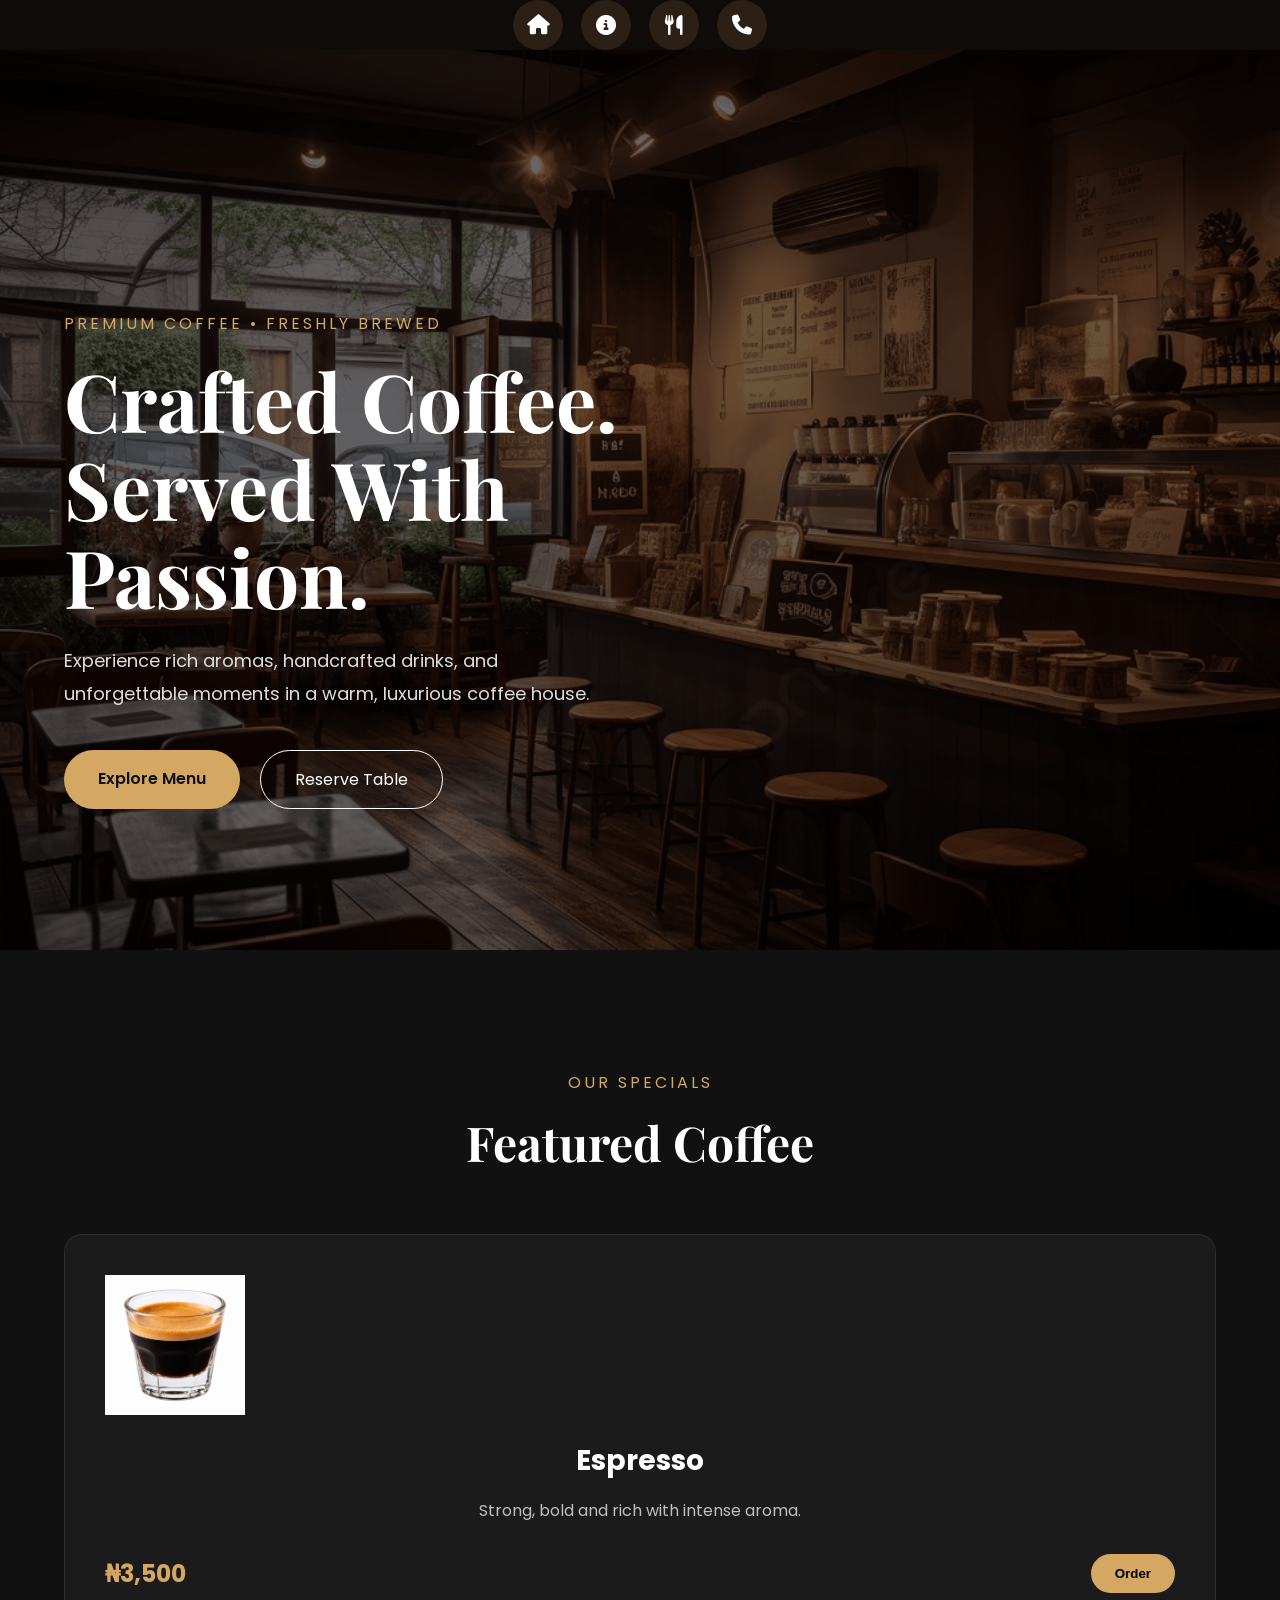
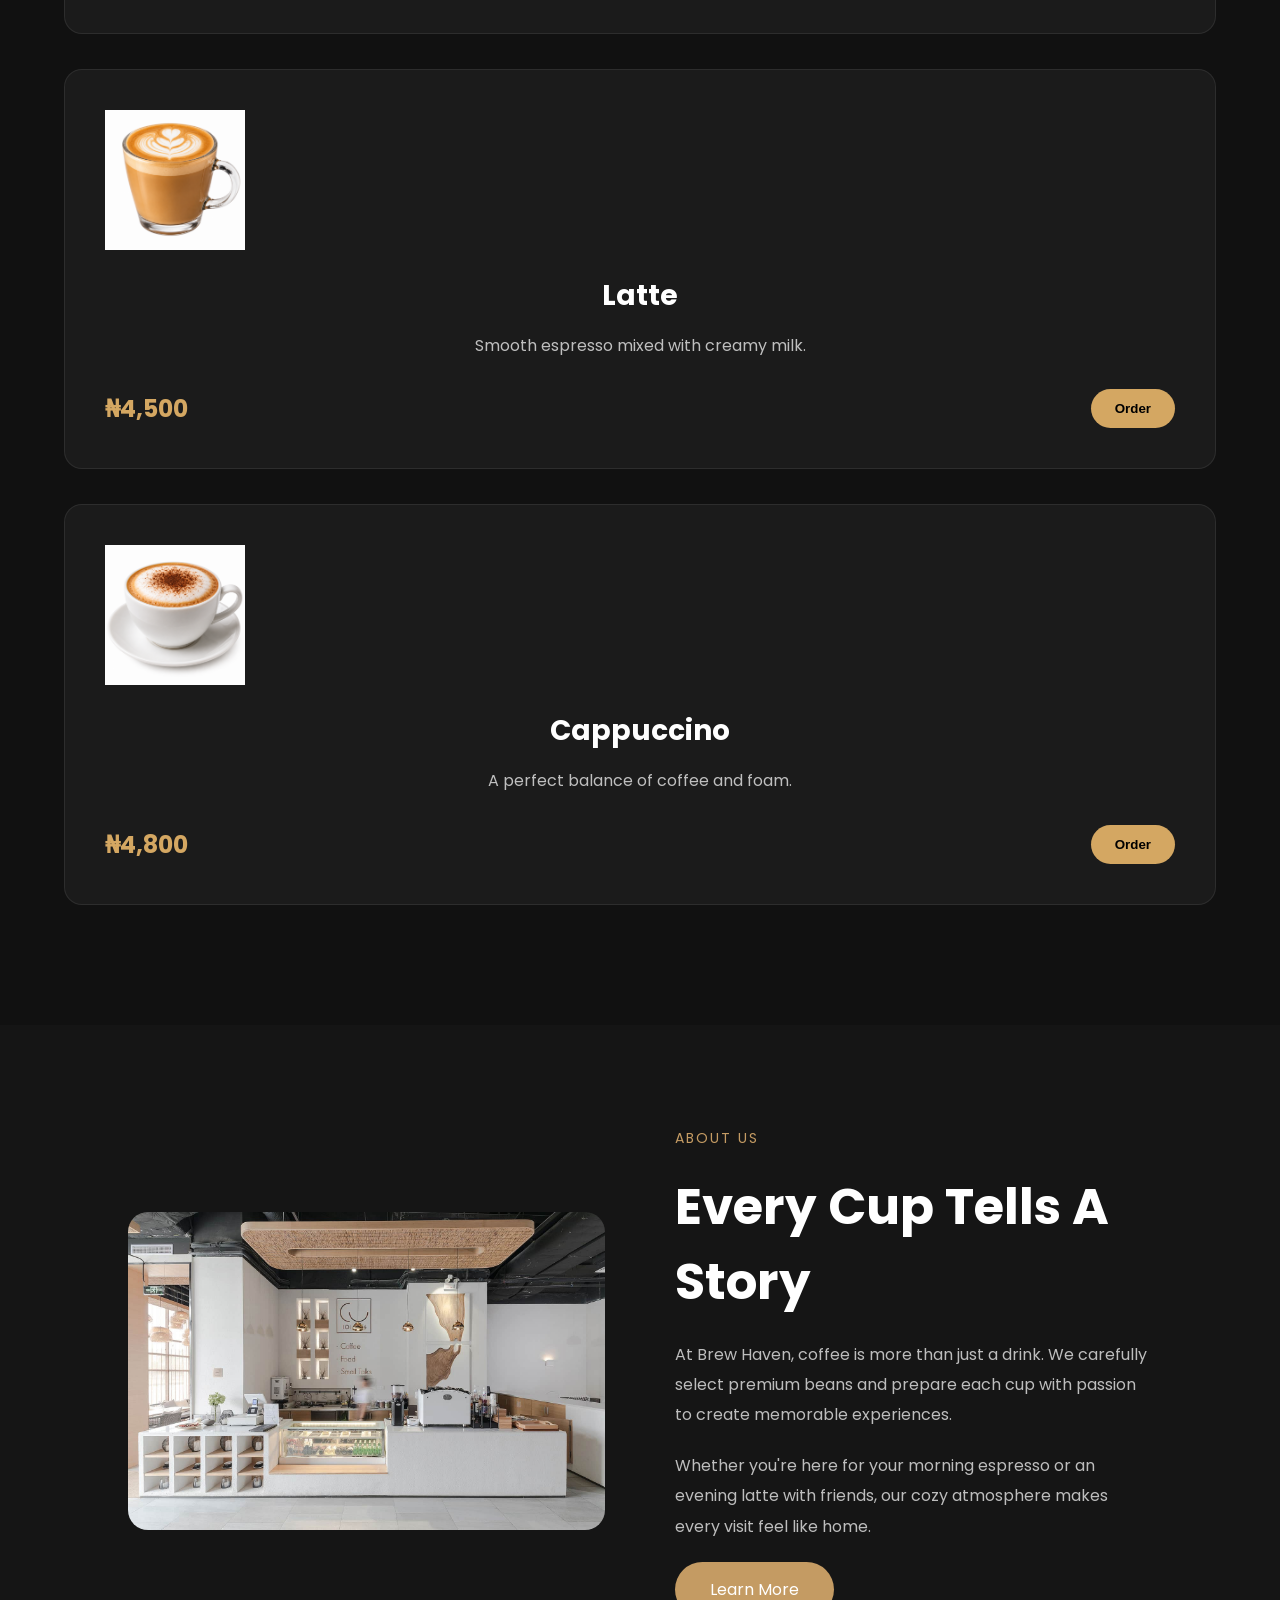
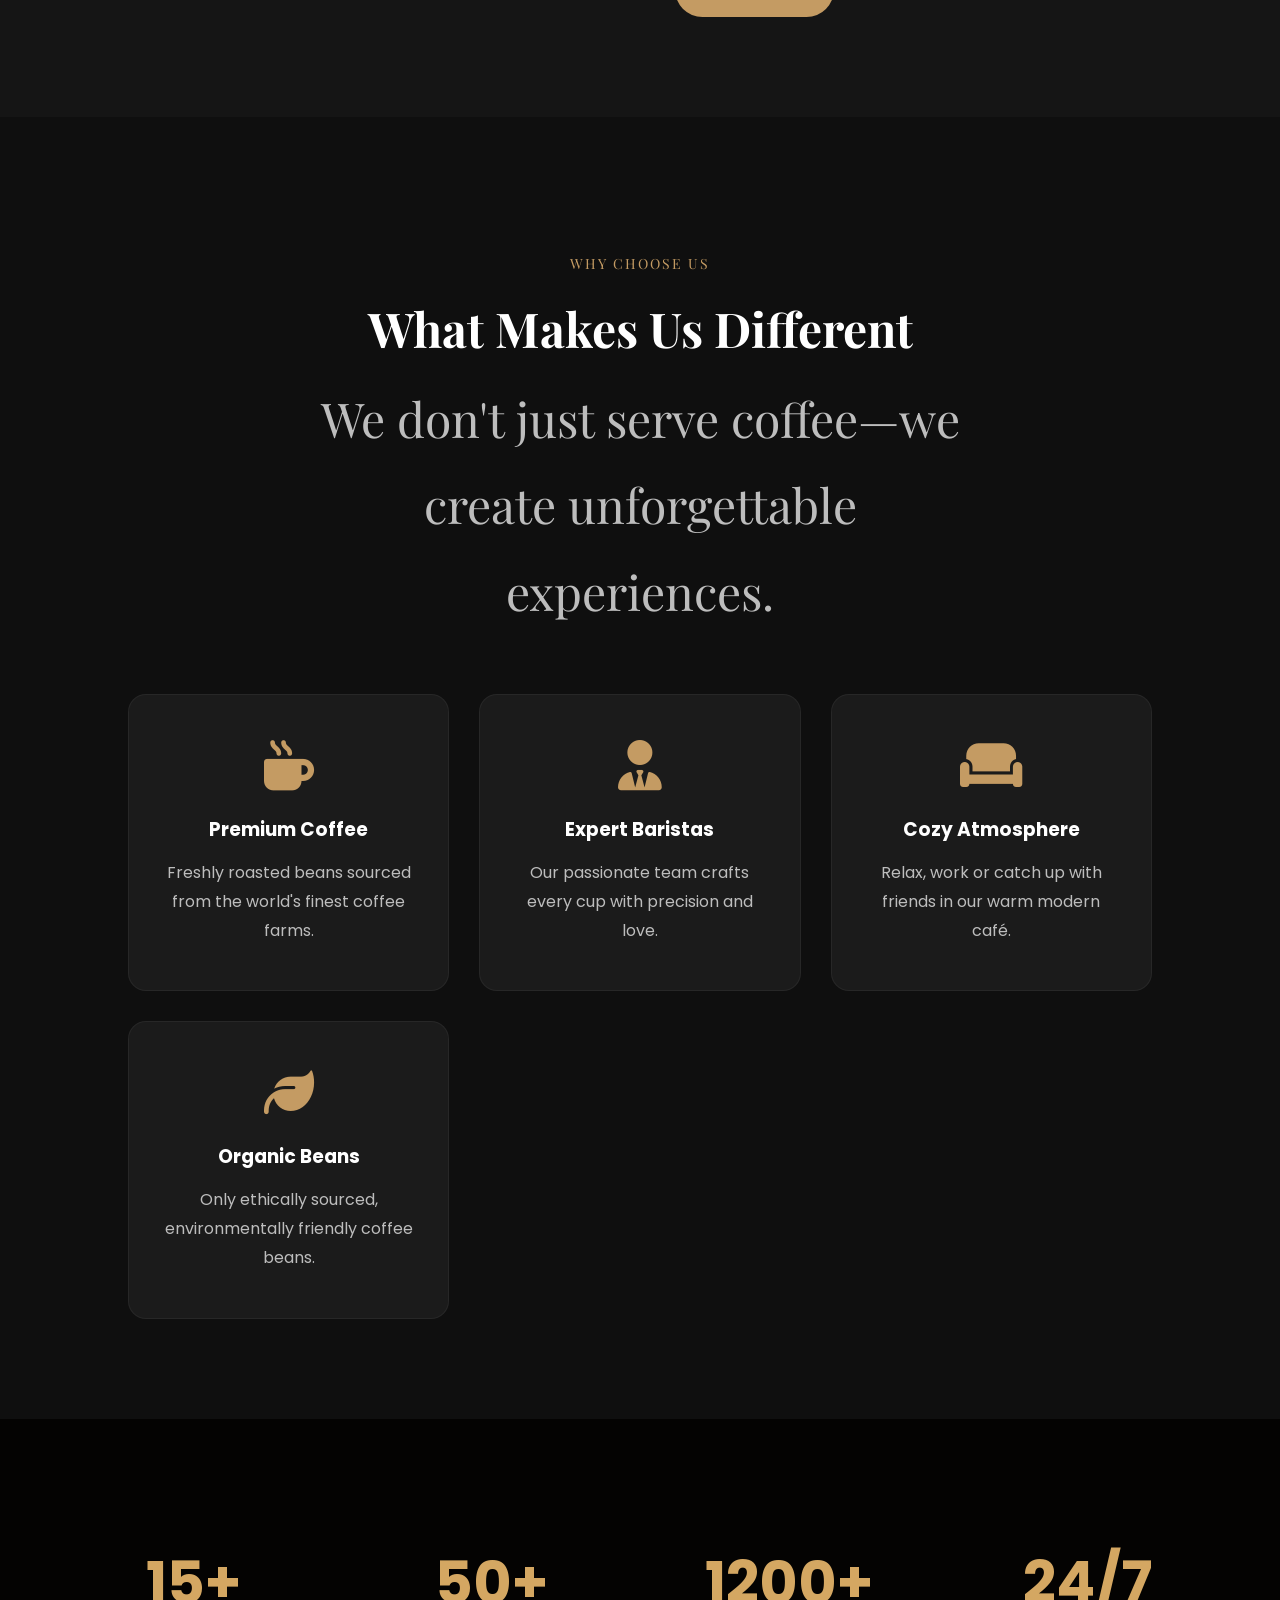
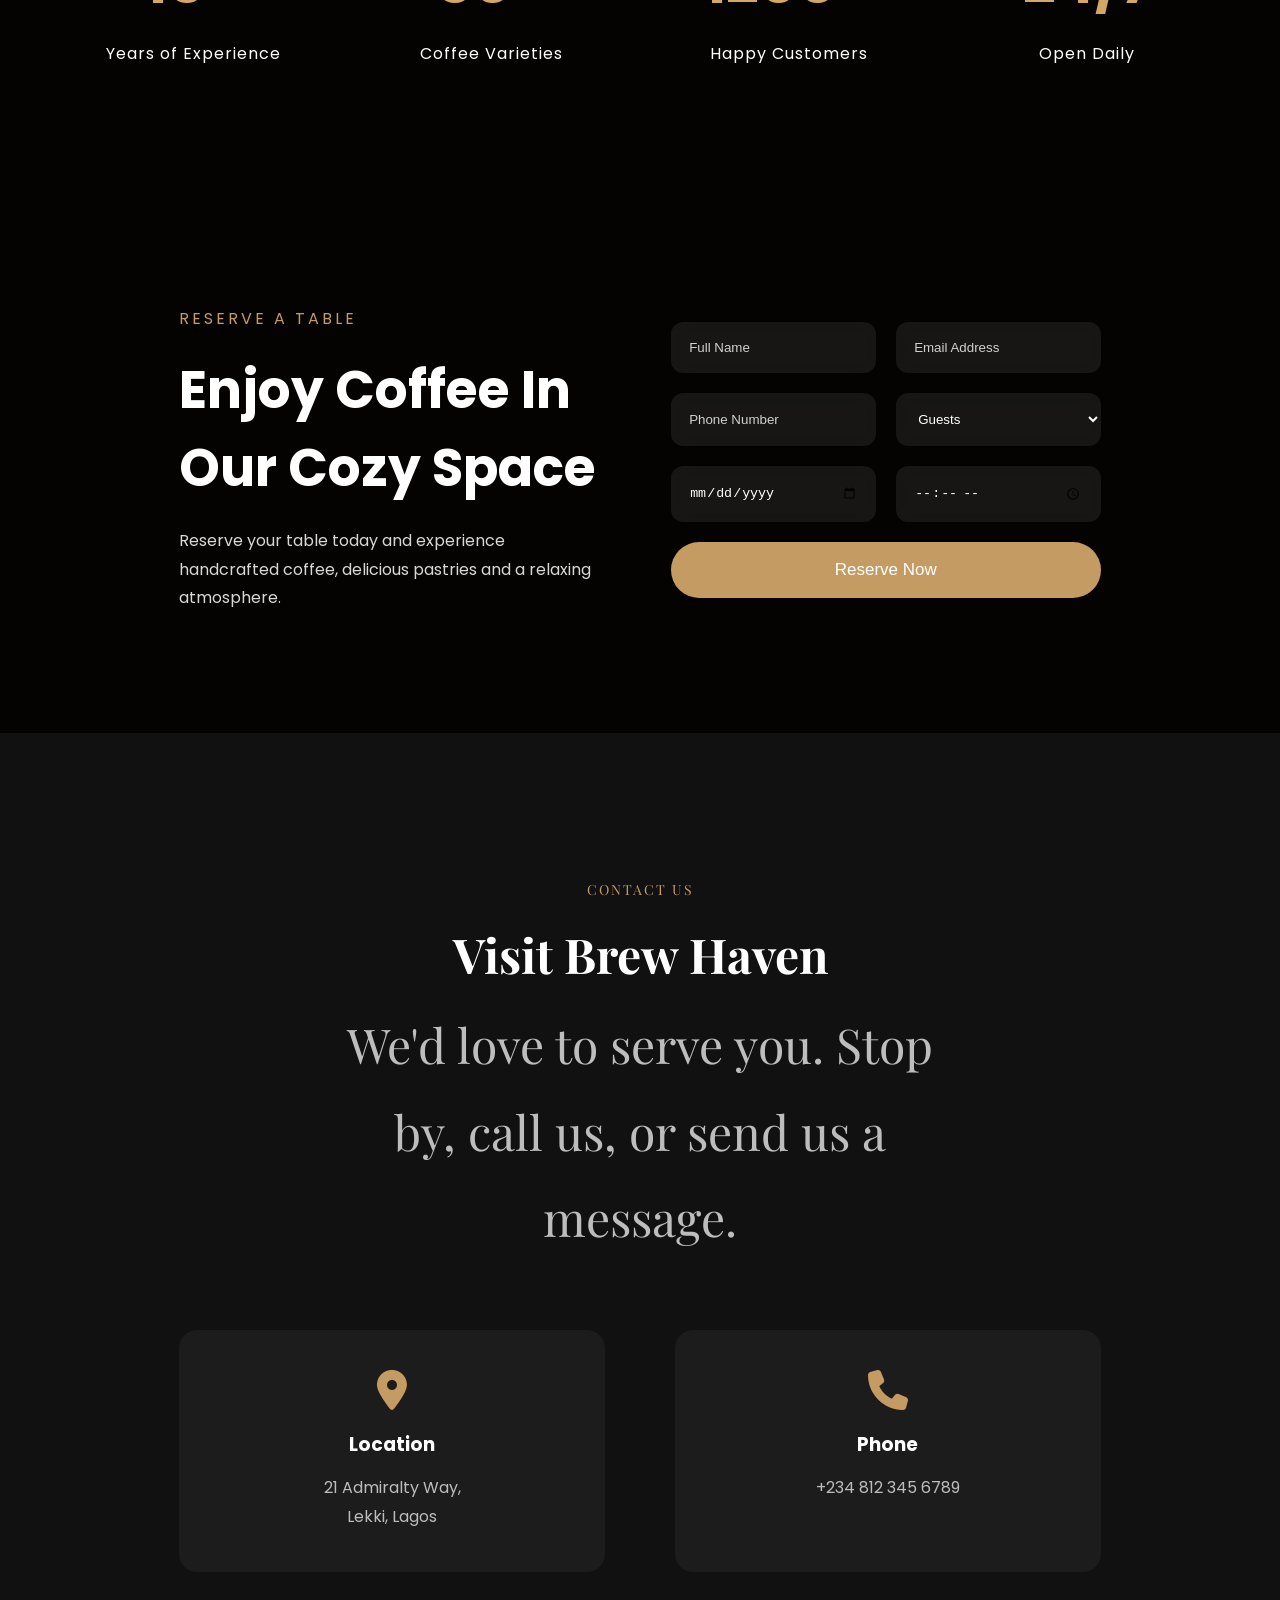
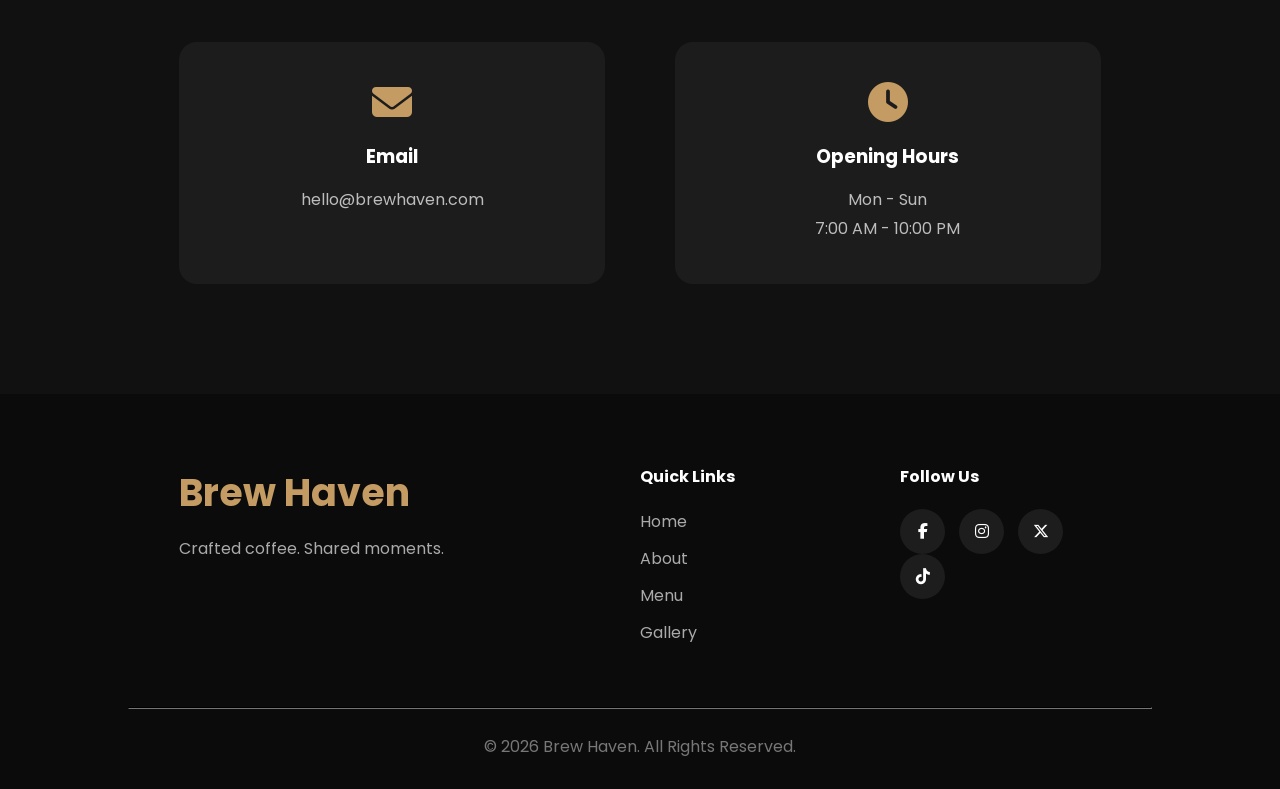
==== index.html @ 2b3e3fbc "first Brew Haven website" ====
<!DOCTYPE html>
<html lang="en">

<head>

    <meta charset="UTF-8">

    <meta name="viewport" content="width=device-width, initial-scale=1.0">

    <title>Brew Haven | Coffee Restaurant</title>

    <!-- Google Fonts -->
    <link rel="preconnect" href="https://fonts.googleapis.com">

    <link rel="preconnect" href="https://fonts.gstatic.com" crossorigin>

    <link
        href="https://fonts.googleapis.com/css2?family=Playfair+Display:wght@600;700&family=Poppins:wght@300;400;500;600&display=swap"
        rel="stylesheet">

    <!-- Font Awesome -->

    <link rel="stylesheet" href="https://cdnjs.cloudflare.com/ajax/libs/font-awesome/6.6.0/css/all.min.css">

    <link rel="stylesheet" href="style.css">

</head>

<body>

    <!-- Navbar -->
    <nav class="navbar">


        <div class="nav-icons">

            <a href="index.html" class="nav-icon" data-title="Home">

                <i class="fas fa-house"></i>

            </a>

            <a href="about.html" class="nav-icon" data-title="About">

                <i class="fas fa-circle-info"></i>

            </a>

            <a href="menu.html" class="nav-icon" data-title="Menu">

                <i class="fas fa-utensils"></i>

            </a>

            <a href="contact.html" class="nav-icon" data-title="Contact">

                <i class="fas fa-phone"></i>

            </a>

        </div>

    </nav>


    <!-- Hero -->
    <section class="hero">

        <div class="hero-overlay"></div>

        <div class="container hero-content">

            <p class="hero-subtitle">
                Premium Coffee • Freshly Brewed
            </p>

            <h1>
                Crafted Coffee.<br>
                Served With Passion.
            </h1>

            <p class="hero-text">
                Experience rich aromas, handcrafted drinks, and
                unforgettable moments in a warm, luxurious coffee house.
            </p>

            <div class="hero-buttons">

                <a href="menu.html" class="btn-primary">
                    Explore Menu
                </a>

                <a href="contact.html" class="btn-secondary">
                    Reserve Table
                </a>

            </div>

        </div>

    </section>
    <!-- ================= FEATURED MENU ================= -->

    <section class="featured-menu">

        <div class="container">

            <p class="section-subtitle">
                Our Specials
            </p>

            <h2 class="section-title">
                Featured Coffee
            </h2>

            <div class="menu-grid">

                <!-- Card 1 -->
                <div class="menu-card">

                    <img src="images/images-espresso.png" alt="Espresso">

                    <h3>Espresso</h3>

                    <p>
                        Strong, bold and rich with intense aroma.
                    </p>

                    <div class="price-row">
                        <span>₦3,500</span>
                        <button>Order</button>
                    </div>

                </div>

                <!-- Card 2 -->

                <div class="menu-card">

                    <img src="images/images-latte.png" alt="Latte">

                    <h3>Latte</h3>

                    <p>
                        Smooth espresso mixed with creamy milk.
                    </p>

                    <div class="price-row">
                        <span>₦4,500</span>
                        <button>Order</button>
                    </div>

                </div>

                <!-- Card 3 -->

                <div class="menu-card">

                    <img src="images/images-cappuccino.png" alt="Cappuccino">

                    <h3>Cappuccino</h3>

                    <p>
                        A perfect balance of coffee and foam.
                    </p>

                    <div class="price-row">
                        <span>₦4,800</span>
                        <button>Order</button>
                    </div>

                </div>

            </div>

        </div>

    </section>
    <section class="about" id="about">
        <div class="about-image">
            <img src="images/images-about-coffe.jpg" alt="Coffee Shop">
        </div>

        <div class="about-content">
            <span>ABOUT US</span>

            <h2>Every Cup Tells A Story</h2>

            <p>
                At Brew Haven, coffee is more than just a drink.
                We carefully select premium beans and prepare each
                cup with passion to create memorable experiences.
            </p>

            <p>
                Whether you're here for your morning espresso or an
                evening latte with friends, our cozy atmosphere makes
                every visit feel like home.
            </p>

            <a href="#" class="btn">Learn More</a>
        </div>
    </section>
    <section class="features">

        <div class="section-title">
            <span>WHY CHOOSE US</span>
            <h2>What Makes Us Different</h2>
            <p>We don't just serve coffee—we create unforgettable experiences.</p>
        </div>

        <div class="feature-container">

            <div class="feature-box">
                <i class="fas fa-mug-hot"></i>
                <h3>Premium Coffee</h3>
                <p>Freshly roasted beans sourced from the world's finest coffee farms.</p>
            </div>

            <div class="feature-box">
                <i class="fas fa-user-tie"></i>
                <h3>Expert Baristas</h3>
                <p>Our passionate team crafts every cup with precision and love.</p>
            </div>

            <div class="feature-box">
                <i class="fas fa-couch"></i>
                <h3>Cozy Atmosphere</h3>
                <p>Relax, work or catch up with friends in our warm modern café.</p>
            </div>

            <div class="feature-box">
                <i class="fas fa-leaf"></i>
                <h3>Organic Beans</h3>
                <p>Only ethically sourced, environmentally friendly coffee beans.</p>
            </div>

        </div>

    </section>
    <section class="stats">

        <div class="stats-overlay"></div>

        <div class="container stats-container">

            <div class="stat-box">

                <h2 class="counter" data-target="15">15+</h2>

                <p>Years of Experience</p>

            </div>

            <div class="stat-box">

                <h2 class="counter" data-target="40">50+</h2>

                <p>Coffee Varieties</p>

            </div>

            <div class="stat-box">

                <h2 class="counter" data-target="1200">1200+</h2>

                <p>Happy Customers</p>

            </div>

            <div class="stat-box">

                <h2>24/7</h2>

                <p>Open Daily</p>

            </div>

        </div>

    </section>
    <section class="reservation">

        <div class="reservation-overlay"></div>

        <div class="container reservation-container">

            <div class="reservation-text">

                <span>RESERVE A TABLE</span>

                <h2>Enjoy Coffee In Our Cozy Space</h2>

                <p>
                    Reserve your table today and experience handcrafted
                    coffee, delicious pastries and a relaxing atmosphere.
                </p>

            </div>

            <form class="reservation-form">

                <input type="text" placeholder="Full Name" required>

                <input type="email" placeholder="Email Address" required>

                <input type="tel" placeholder="Phone Number" required>

                <select required>

                    <option selected disabled>Guests</option>

                    <option>1 Person</option>

                    <option>2 People</option>

                    <option>3 People</option>

                    <option>4+ People</option>

                </select>

                <input type="date" required>

                <input type="time" required>

                <button type="submit">
                    Reserve Now
                </button>

            </form>

        </div>

    </section>

    <section class="contact">

        <div class="container">

            <div class="section-title">

                <span>CONTACT US</span>

                <h2>Visit Brew Haven</h2>

                <p>
                    We'd love to serve you. Stop by, call us, or send us a message.
                </p>

            </div>

            <div class="contact-grid">

                <div class="contact-card">

                    <i class="fas fa-map-marker-alt"></i>

                    <h3>Location</h3>

                    <p>21 Admiralty Way,<br>Lekki, Lagos</p>

                </div>

                <div class="contact-card">

                    <i class="fas fa-phone"></i>

                    <h3>Phone</h3>

                    <p>+234 812 345 6789</p>

                </div>

                <div class="contact-card">

                    <i class="fas fa-envelope"></i>

                    <h3>Email</h3>

                    <p>hello@brewhaven.com</p>

                </div>

                <div class="contact-card">

                    <i class="fas fa-clock"></i>

                    <h3>Opening Hours</h3>

                    <p>Mon - Sun<br>7:00 AM - 10:00 PM</p>

                </div>

            </div>

        </div>

    </section>
    <!-- Footer -->
    <footer class="footer">

        <div class="container footer-content">

            <div class="footer-logo">

                <h2>Brew Haven</h2>

                <p>
                    Crafted coffee. Shared moments.
                </p>

            </div>

            <div class="footer-links">

                <h4>Quick Links</h4>

                <a href="#">Home</a>

                <a href="#">About</a>

                <a href="#">Menu</a>

                <a href="#">Gallery</a>

            </div>

            <div class="footer-social">

                <h4>Follow Us</h4>

                <a href="#"><i class="fab fa-facebook-f"></i></a>

                <a href="#"><i class="fab fa-instagram"></i></a>

                <a href="#"><i class="fab fa-x-twitter"></i></a>

                <a href="#"><i class="fab fa-tiktok"></i></a>

            </div>

        </div>

        <hr>

        <p class="copyright">
            © 2026 Brew Haven. All Rights Reserved.
        </p>

    </footer>


    <script src="js/script.js"></script>

</body>

</html>
---- style.css ----
/* RESET */

*{
    margin:0;
    padding:0;
    box-sizing:border-box;
}

html{
    scroll-behavior:smooth;
}
::selection{

    background:#c49b63;

    color:#111;

}

::-webkit-scrollbar{

    width:10px;

}

::-webkit-scrollbar-track{

    background:#111;

}

::-webkit-scrollbar-thumb{

    background:#c49b63;

    border-radius:20px;

}
body{

    font-family:'Poppins',sans-serif;

    background:#0f0b08;

    color:#fff;

    overflow-x:hidden;
}

img{

    max-width:100%;
    display:block;
}

a{

    color:inherit;
    text-decoration:none;
}

ul{

    list-style:none;
}

.container{

    width:90%;
    max-width:1250px;
    margin:auto;
}
html{
    scroll-behavior: smooth;
}
```css
/* ===========================
        NAVIGATION
=========================== */

.navbar{

    display:flex;
    justify-content:center;
    align-items:center;
    padding:20px 0;
    position:relative;

}

.logo{

    position:absolute;
    left:40px;
    font-size:28px;
    font-weight:700;

}

.nav-icons{

    display:flex;
    align-items:center;
    justify-content:center;
    gap:18px;

}

.nav-icon{

    width:50px;
    height:50px;

    display:flex;
    justify-content:center;
    align-items:center;

    border-radius:50%;

    background:#2c2016;

    color:#fff;

    position:relative;

    transition:.35s ease;

}

.nav-icon:hover{

    background:#c58a4b;

    transform:translateY(-5px);

}

.nav-icon i{

    font-size:20px;

}

.nav-icon::after{

    content:attr(data-title);

    position:absolute;

    top:60px;

    left:50%;

    transform:translateX(-50%);

    background:#111;

    color:#fff;

    padding:6px 12px;

    border-radius:20px;

    font-size:13px;

    white-space:nowrap;

    opacity:0;

    transition:.3s;

}

.nav-icon:hover::after{

    opacity:1;

}

/* Mobile */

@media(max-width:768px){

    .logo{

        position:static;

        margin-bottom:15px;

    }

    .navbar{

        flex-direction:column;

        gap:18px;

    }

    .nav-icons{

        justify-content:center;
        flex-wrap:wrap;

    }

}

/* HERO */

.hero{

    height:100vh;

    background:url("./images/images-hero-bg.jpg") center/cover no-repeat;

    position:relative;

    display:flex;

    align-items:center;

    padding-top: 120px;

}

.hero-overlay{

    position:absolute;

    inset:0;

    background:rgba(0,0,0,.58);

}

.hero-content{

    position:relative;

    z-index:2;

}

.hero-subtitle{

    color:#D4A762;

    text-transform:uppercase;

    letter-spacing:3px;

    margin-bottom:20px;

}

.hero h1{

    font-family:'Playfair Display',serif;

    font-size:5rem;

    line-height:1.1;

    max-width:700px;

    margin-bottom:25px;

}

.hero-text{

    color:#ddd;

    font-size:18px;

    max-width:560px;

    line-height:1.8;

    margin-bottom:40px;

}
.hero-buttons{

    display:flex;

    gap:20px;

}

.btn-primary{

    background:#D4A762;

    color:#111;

    padding:16px 34px;

    border-radius:40px;

    font-weight:600;

    transition:.35s;

}

.btn-primary:hover{

    transform:translateY(-4px);

}

.btn-secondary{

    border:1px solid #fff;

    padding:16px 34px;

    border-radius:40px;

    transition:.35s;

}

.btn-secondary:hover{

    background:white;

    color:#111;

}
/* FEATURED MENU */

.featured-menu{

    padding:120px 0;

    background:#111;

}

.section-subtitle{

    color:#D4A762;

    text-align:center;

    text-transform:uppercase;

    letter-spacing:3px;

    margin-bottom:15px;

}

.section-title{

    font-size:48px;

    text-align:center;

    margin-bottom:70px;

    font-family:'Playfair Display',serif;

}

.menu-grid{

    display:grid;

    grid-template-columns:repeat(3,1fr);

    gap:35px;

}

.menu-card{

    background:#1b1b1b;

    padding:40px;

    border-radius:18px;

    text-align:center;

    transition:.35s;

    border:1px solid rgba(255,255,255,.08);

}

.menu-card:hover{

    transform:translateY(-12px);

    box-shadow:0 20px 45px rgba(212,167,98,.25);

}

.menu-card img{

    width:140px;

    height:140px;

    object-fit:contain;

    margin-bottom:25px;

}

.menu-card h3{

    font-size:28px;

    margin-bottom:15px;

}

.menu-card p{

    color:#bfbfbf;

    line-height:1.7;

    margin-bottom:30px;

}

.price-row{

    display:flex;

    justify-content:space-between;

    align-items:center;

}

.price-row span{

    color:#D4A762;

    font-size:24px;

    font-weight:700;

}

.price-row button{

    background:#D4A762;

    border:none;

    padding:12px 24px;

    border-radius:30px;

    cursor:pointer;

    font-weight:600;

    transition:.3s;

}

.price-row button:hover{

    background:white;

}
.about{
    display:flex;
    justify-content:space-between;
    align-items:center;
    gap:70px;
    padding:100px 10%;
    background:#151515;
}

.about-image{
    flex:1;
}

.about-image img{
    width:100%;
    border-radius:20px;
    display:block;
}

.about-content{
    flex:1;
}

.about-content span{
    color:#c49b63;
    letter-spacing:2px;
    font-size:14px;
}

.about-content h2{
    font-size:50px;
    margin:20px 0;
    color:#fff;
}

.about-content p{
    color:#bdbdbd;
    line-height:1.9;
    margin-bottom:20px;
}

.about-content .btn{
    display:inline-block;
    padding:15px 35px;
    background:#c49b63;
    color:#fff;
    text-decoration:none;
    border-radius:50px;
    transition:.3s;
}

.about-content .btn:hover{
    background:#fff;
    color:#111;
}
.features{
    padding:100px 10%;
    background:#0f0f0f;
}

.section-title{
    text-align:center;
    margin-bottom:60px;
}

.section-title span{
    color:#c49b63;
    letter-spacing:2px;
    font-size:14px;
}

.section-title h2{
    color:#fff;
    font-size:48px;
    margin:15px 0;
}

.section-title p{
    color:#bdbdbd;
    max-width:650px;
    margin:auto;
    line-height:1.8;
}

.feature-container{
    display:grid;
    grid-template-columns:repeat(auto-fit,minmax(250px,1fr));
    gap:30px;
}

.feature-box{
    background:#1b1b1b;
    border-radius:18px;
    padding:45px 30px;
    text-align:center;
    transition:.35s;
    border:1px solid rgba(255,255,255,.05);
}

.feature-box:hover{
    transform:translateY(-12px);
    border-color:#c49b63;
    box-shadow:0 0 30px rgba(196,155,99,.3);
}

.feature-box i{
    font-size:50px;
    color:#c49b63;
    margin-bottom:25px;
}

.feature-box h3{
    color:#fff;
    margin-bottom:15px;
}

.feature-box p{
    color:#bdbdbd;
    line-height:1.8;
}
/* STATISTICS*/

.stats{

    position:relative;

    padding:120px 0;

    background:url("./images/images-stats-bg.jpg") center/cover fixed;

}

.stats-overlay{

    position:absolute;

    inset:0;

    background:rgba(0,0,0,.72);

}

.stats-container{

    position:relative;

    z-index:2;

    display:grid;

    grid-template-columns:repeat(4,1fr);

    gap:40px;

    text-align:center;

}

.stat-box h2{

    color:#D4A762;

    font-size:58px;

    margin-bottom:15px;

}

.stat-box p{

    color:white;

    letter-spacing:1px;

}
/*==========================
      RESERVATION
==========================*/

.reservation{

    position:relative;

    padding:120px 10%;

    background:url("./images/image-reservation-bg.jpg") center/cover fixed;

}

.reservation-overlay{

    position:absolute;

    inset:0;

    background:rgba(0,0,0,.75);

}

.reservation-container{

    position:relative;

    z-index:2;

    display:grid;

    grid-template-columns:1fr 1fr;

    gap:70px;

    align-items:center;

}

.reservation-text span{

    color:#c49b63;

    letter-spacing:3px;

}

.reservation-text h2{

    color:white;

    font-size:52px;

    margin:20px 0;

}

.reservation-text p{

    color:#d8d8d8;

    line-height:1.8;

}

.reservation-form{

    display:grid;

    grid-template-columns:repeat(2,1fr);

    gap:20px;

}

.reservation-form input,

.reservation-form select{

    padding:18px;

    border:none;

    outline:none;

    background:rgba(255,255,255,.08);

    color:white;

    border-radius:12px;

    backdrop-filter:blur(10px);

}

.reservation-form input::placeholder{

    color:#d0d0d0;

}

.reservation-form button{

    grid-column:span 2;

    padding:18px;

    background:#c49b63;

    border:none;

    color:white;

    border-radius:50px;

    cursor:pointer;

    font-size:17px;

    transition:.3s;

}

.reservation-form button:hover{

    background:white;

    color:#111;

}
/*==========================
        CONTACT
==========================*/

.contact{

    padding:110px 10%;

    background:#111;

}

.contact-grid{

    display:grid;

    grid-template-columns:repeat(4,1fr);

    gap:25px;

    margin-top:70px;

}

.contact-card{

    background:#1c1c1c;

    padding:40px 30px;

    border-radius:18px;

    text-align:center;

    transition:.35s;

}

.contact-card:hover{

    transform:translateY(-10px);

    box-shadow:0 15px 35px rgba(196,155,99,.2);

}

.contact-card i{

    color:#c49b63;

    font-size:40px;

    margin-bottom:20px;

}

.contact-card h3{

    color:white;

    margin-bottom:15px;

}

.contact-card p{

    color:#bdbdbd;

    line-height:1.8;

}
/*==========================
        FOOTER
==========================*/

.footer{

    background:#0b0b0b;

    padding:70px 10% 30px;

}

.footer-content{

    display:grid;

    grid-template-columns:2fr 1fr 1fr;

    gap:60px;

}

.footer-logo h2{

    color:#c49b63;

    font-size:38px;

}

.footer-logo p{

    color:#aaa;

    margin-top:15px;

}

.footer-links{

    display:flex;

    flex-direction:column;

}

.footer-links h4,

.footer-social h4{

    margin-bottom:20px;

    color:white;

}

.footer-links a{

    color:#aaa;

    margin-bottom:12px;

    transition:.3s;

}

.footer-links a:hover{

    color:#c49b63;

}

.footer-social a{

    display:inline-flex;

    justify-content:center;

    align-items:center;

    width:45px;

    height:45px;

    border-radius:50%;

    background:#1d1d1d;

    margin-right:10px;

    transition:.3s;

}

.footer-social a:hover{

    background:#c49b63;

    color:#111;

}

.footer hr{

    margin:50px 0 25px;

    border-color:#222;

}

.copyright{

    text-align:center;

    color:#777;

}
/* ===== ABOUT HERO ===== */

.page-hero{
    position: relative;
    height: 70vh;
    background: url("images/images-about-coffe.jpg") center/cover no-repeat;
    display:flex;
    align-items:center;
    justify-content:center;
    text-align:center;
    overflow:hidden;
    padding-top: 120px;
}

.page-overlay{
    position:absolute;
    inset:0;
    background:rgba(0,0,0,.65);
}

.page-hero-content{
    position:relative;
    z-index:2;
    max-width:800px;
}

.section-tag{
    display:inline-block;
    color:#d4a373;
    border:1px solid rgba(212,163,115,.4);
    padding:10px 22px;
    border-radius:30px;
    margin-bottom:25px;
    letter-spacing:2px;
    text-transform:uppercase;
    font-size:.85rem;
}

.page-hero h1{
    font-size:4rem;
    margin-bottom:20px;
    color:#fff;
}

.page-hero p{
    color:#ddd;
    font-size:1.15rem;
    line-height:1.8;
}
/* ===== OUR STORY ===== */

.story{
    padding:120px 10%;
    background:#111;
}

.story-grid{
    display:grid;
    grid-template-columns: 1fr;
    gap:80px;
    align-items:center;
}

.story-image img{
    width:100%;
    border-radius:20px;
    display:block;
    box-shadow:0 20px 50px rgba(0,0,0,.45);
}

.story-content h2{
    font-size:3rem;
    color:#fff;
    margin:20px 0;
}

.story-content p{
    color:#bdbdbd;
    line-height:1.9;
    margin-bottom:25px;
}

.story-content .btn{
    margin-top:10px;
}
/*==========================
      WHY CHOOSE US
==========================*/

.why-choose{

    padding:120px 10%;
    background:#181818;

}

.section-heading{

    text-align:center;
    margin-bottom:70px;

}

.section-heading span{

    color:#c49b63;
    letter-spacing:3px;
    font-size:14px;
    text-transform:uppercase;

}

.section-heading h2{

    color:#fff;
    font-size:48px;
    margin:15px 0;

}

.section-heading p{

    color:#bdbdbd;
    max-width:650px;
    margin:auto;
    line-height:1.8;

}

.choose-grid{

    display:grid;
    grid-template-columns:repeat(2,1fr);
    gap:30px;

}

.choose-card{

    background:#222;
    padding:40px;
    border-radius:18px;
    transition:.35s;
    border:1px solid rgba(255,255,255,.06);
    grid-template-columns: 1fr;
}

.choose-card:hover{

    transform:translateY(-10px);
    border-color:#c49b63;
    box-shadow:0 15px 35px rgba(196,155,99,.25);

}

.choose-card i{

    font-size:42px;
    color:#c49b63;
    margin-bottom:20px;

}

.choose-card h3{

    color:white;
    margin-bottom:15px;

}

.choose-card p{

    color:#bdbdbd;
    line-height:1.8;

}
/*==========================
        ABOUT CTA
==========================*/

.about-cta{

    padding:120px 10%;
    text-align:center;
    background:linear-gradient(rgba(0,0,0,.75),rgba(0,0,0,.75)),
    url("images/image-reservation-bg.jpg") center/cover no-repeat;

}

.about-cta span{

    color:#c49b63;
    letter-spacing:3px;
    text-transform:uppercase;
    font-size:14px;

}

.about-cta h2{

    color:white;
    font-size:52px;
    margin:20px 0;

}

.about-cta p{

    color:#d0d0d0;
    max-width:700px;
    margin:0 auto 40px;
    line-height:1.9;

}

.cta-buttons{

    display:flex;
    justify-content:center;
    gap:20px;
    flex-wrap:wrap;

}
/*=========================
        MENU PAGE
=========================*/

.menu-page{

    padding:120px 10%;
    background:#111;

}

.menu-category{

    display:flex;
    justify-content:center;
    gap:20px;
    margin:60px 0;

}

.menu-category button{

    padding:15px 35px;
    border:none;
    border-radius:40px;
    background:#222;
    color:white;
    cursor:pointer;
    transition:.3s;

}

.menu-category button.active,

.menu-category button:hover{

    background:#c49b63;

}

.menu-grid{

    display:grid;
    grid-template-columns: 1fr;
    gap:35px;

}

.menu-item{

    display:flex;
    gap:20px;
    align-items:center;
    background:#1b1b1b;
    padding:25px;
    border-radius:20px;
    transition:.35s;

}

.menu-item:hover{

    transform:translateY(-8px);
    box-shadow:0 15px 35px rgba(196,155,99,.25);

}

.menu-item img{

    width:120px;
    height:120px;
    object-fit:cover;
    border-radius:15px;

}

.menu-info h3{

    color:white;
    margin-bottom:12px;

}

.menu-info p{

    color:#bdbdbd;
    line-height:1.7;

}

.menu-info span{

    display:block;
    color:#c49b63;
    font-size:22px;
    margin-top:15px;
    font-weight:bold;

}
/*==========================
      CONTACT PAGE
==========================*/

.contact-section{

    padding:120px 10%;

    background:#111;

}

.contact-grid{

    display:grid;

    grid-template-columns:1fr 1fr;

    gap:70px;

}

.contact-info h2{

    color:#fff;

    font-size:42px;

    margin-bottom:20px;

}

.contact-info p{

    color:#bdbdbd;

    line-height:1.8;

}

.contact-item{

    display:flex;

    gap:20px;

    margin-top:35px;

}

.contact-item i{

    width:60px;

    height:60px;

    border-radius:50%;

    background:#c49b63;

    color:#111;

    display:flex;

    justify-content:center;

    align-items:center;

    font-size:22px;

}

.contact-item h4{

    color:white;

    margin-bottom:8px;

}

.contact-form{

    display:flex;

    flex-direction:column;

    gap:20px;

}

.contact-form input,

.contact-form textarea{

    background:#1d1d1d;

    border:none;

    padding:18px;

    color:white;

    border-radius:12px;

    font-size:16px;

}

.contact-form textarea{

    resize:none;

}

.contact-form button{

    align-self:flex-start;

}
/*==========================
      OPENING HOURS
==========================*/

.opening-hours{

    padding:100px 10%;

    background:#181818;

}

.hours-card{

    max-width:700px;

    margin:60px auto 0;

    background:#222;

    border-radius:20px;

    padding:35px;

}

.day{

    display:flex;

    justify-content:space-between;

    padding:20px 0;

    border-bottom:1px solid rgba(255,255,255,.08);

    color:white;

}

.day:last-child{

    border-bottom:none;

}
/*==========================
        VISIT US
==========================*/

.visit-us{

    padding:120px 10%;

    text-align:center;

    background:#111;

}

.visit-us h2{

    color:white;

    font-size:48px;

    margin-bottom:25px;

}

.visit-us p{

    max-width:700px;

    margin:auto;

    color:#bdbdbd;

    line-height:1.9;

}

.visit-us .btn{

    margin-top:40px;

}

/* ==========================
   RESPONSIVE LAYOUT
========================== */

@media (max-width:992px){

    .menu-grid{
        grid-template-columns:repeat(2,1fr);
    }

    .story-grid,
    .contact-grid{
        grid-template-columns:1fr;
    }

}

@media (max-width:768px){

    .hero h1{
        font-size:42px;
    }

    .hero-buttons{
        flex-direction:column;
        width:100%;
    }

    .hero-buttons a{
        width:100%;
        text-align:center;
    }

    .menu-grid{
        grid-template-columns:1fr;
    }

    .footer-content{
        grid-template-columns:1fr;
        text-align:center;
    }

    .contact-grid{
        grid-template-columns:1fr;
    }

}

@media (max-width:480px){

    .hero h1{
        font-size:32px;
    }

    .section-title{
        font-size:34px;
    }

    .container{
        width:92%;
    }

}
.reservation-message{

    display:none;

    margin-top:20px;

    padding:15px;

    border-radius:10px;

    background:#1f8f4d;

    color:#fff;

    text-align:center;

    font-weight:600;

}

.reservation-message.show{

    display:block;

}
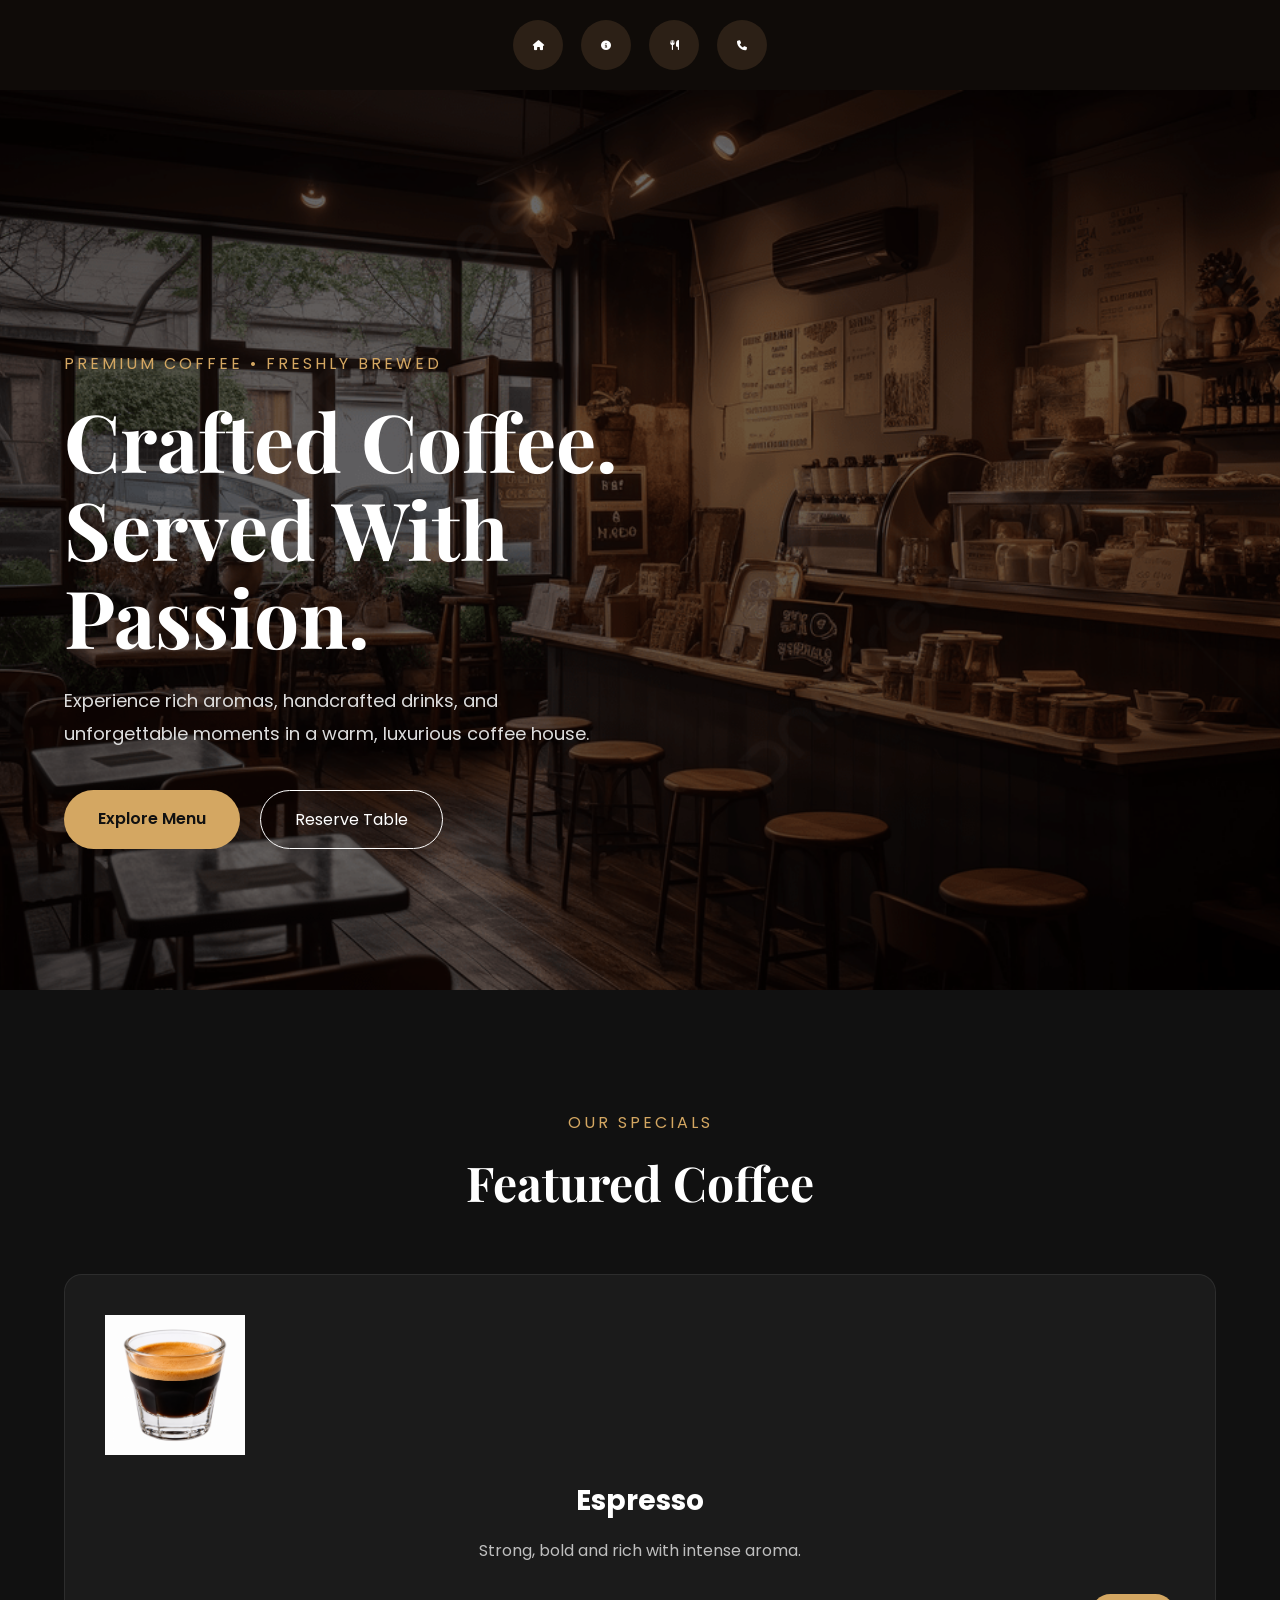
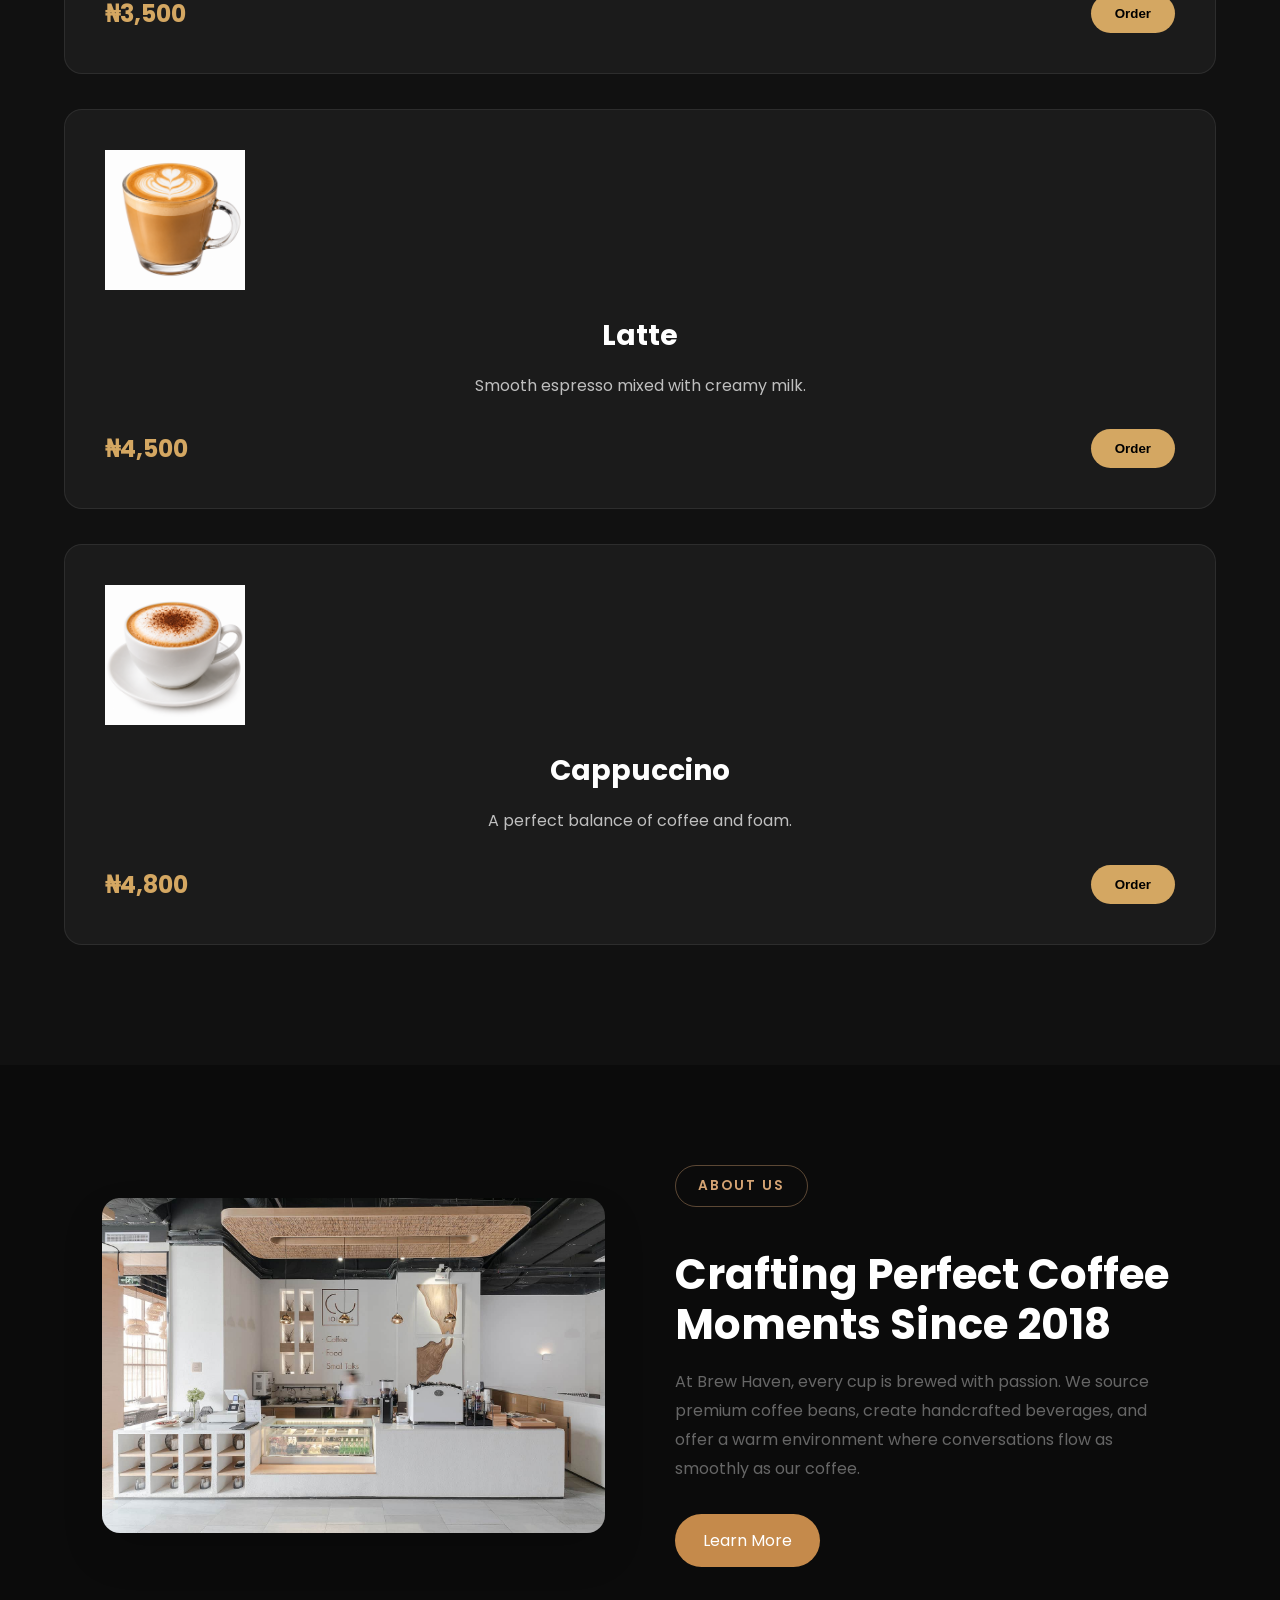
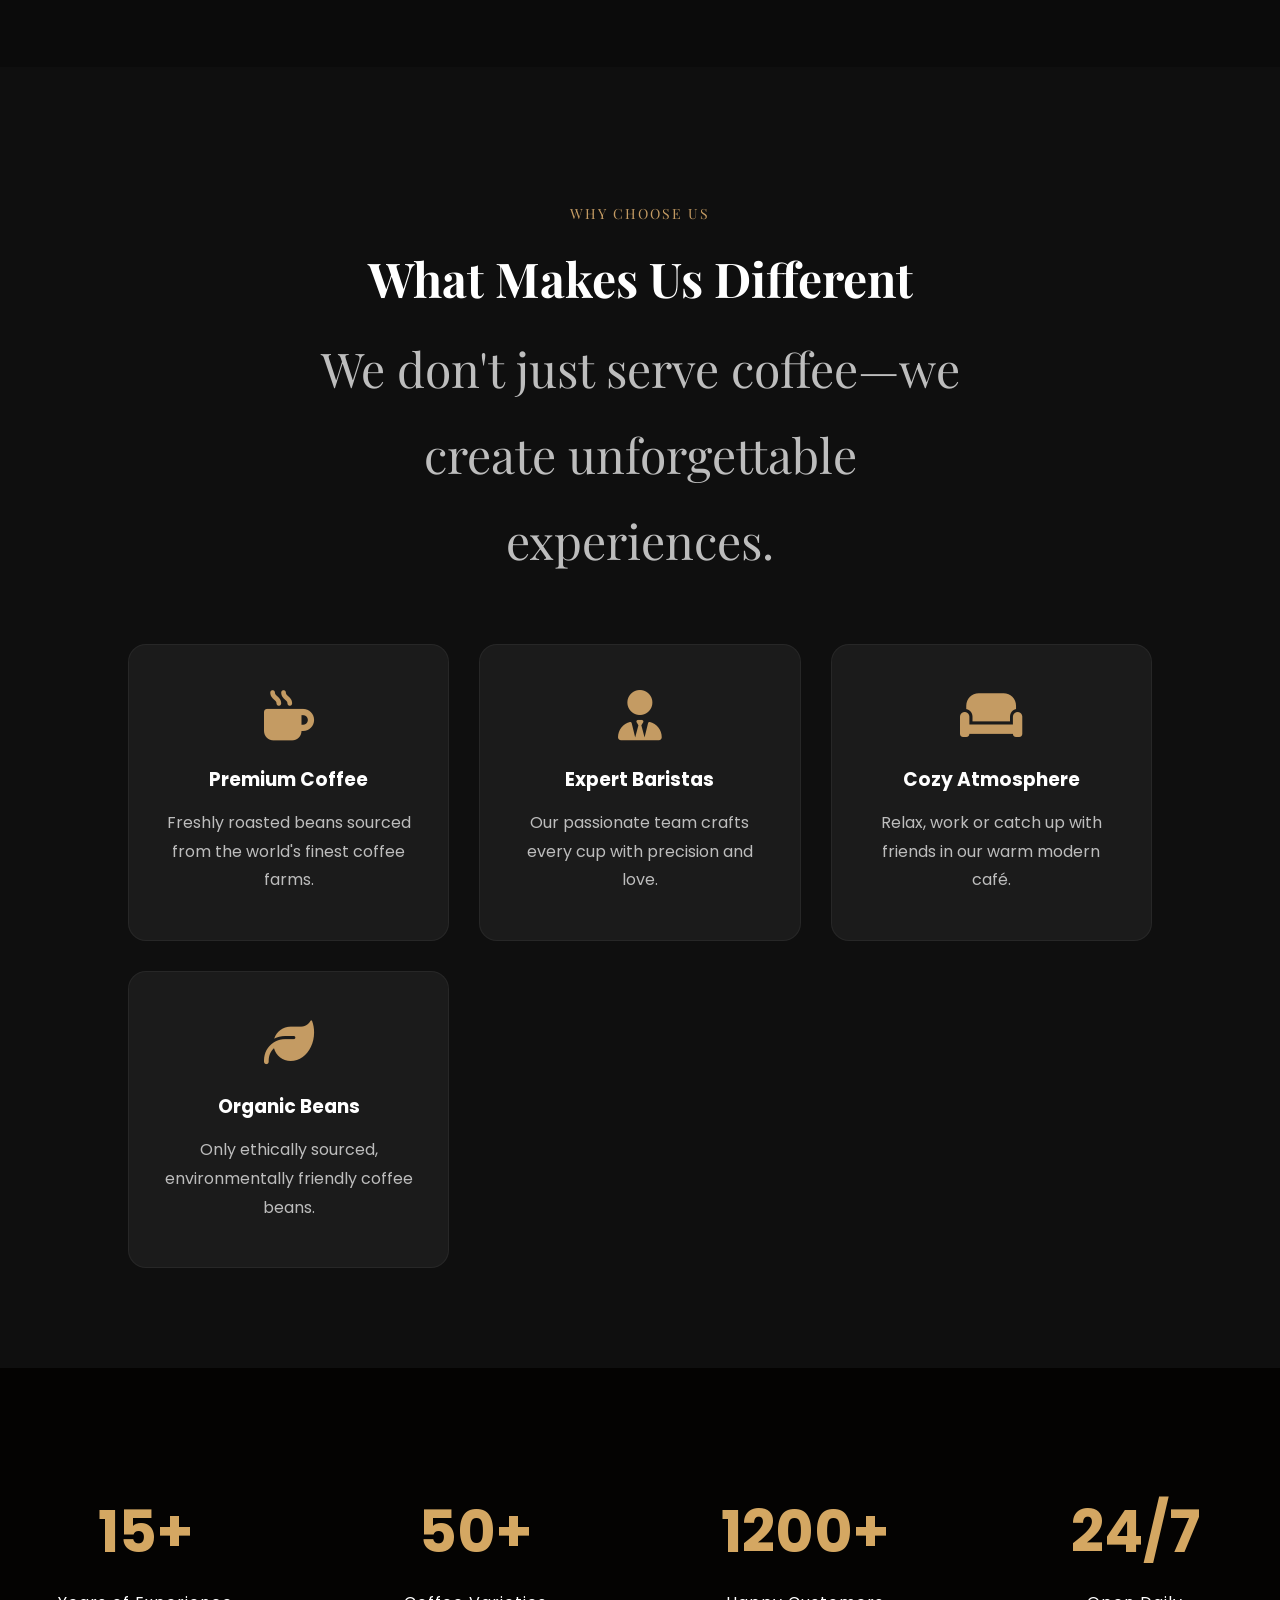
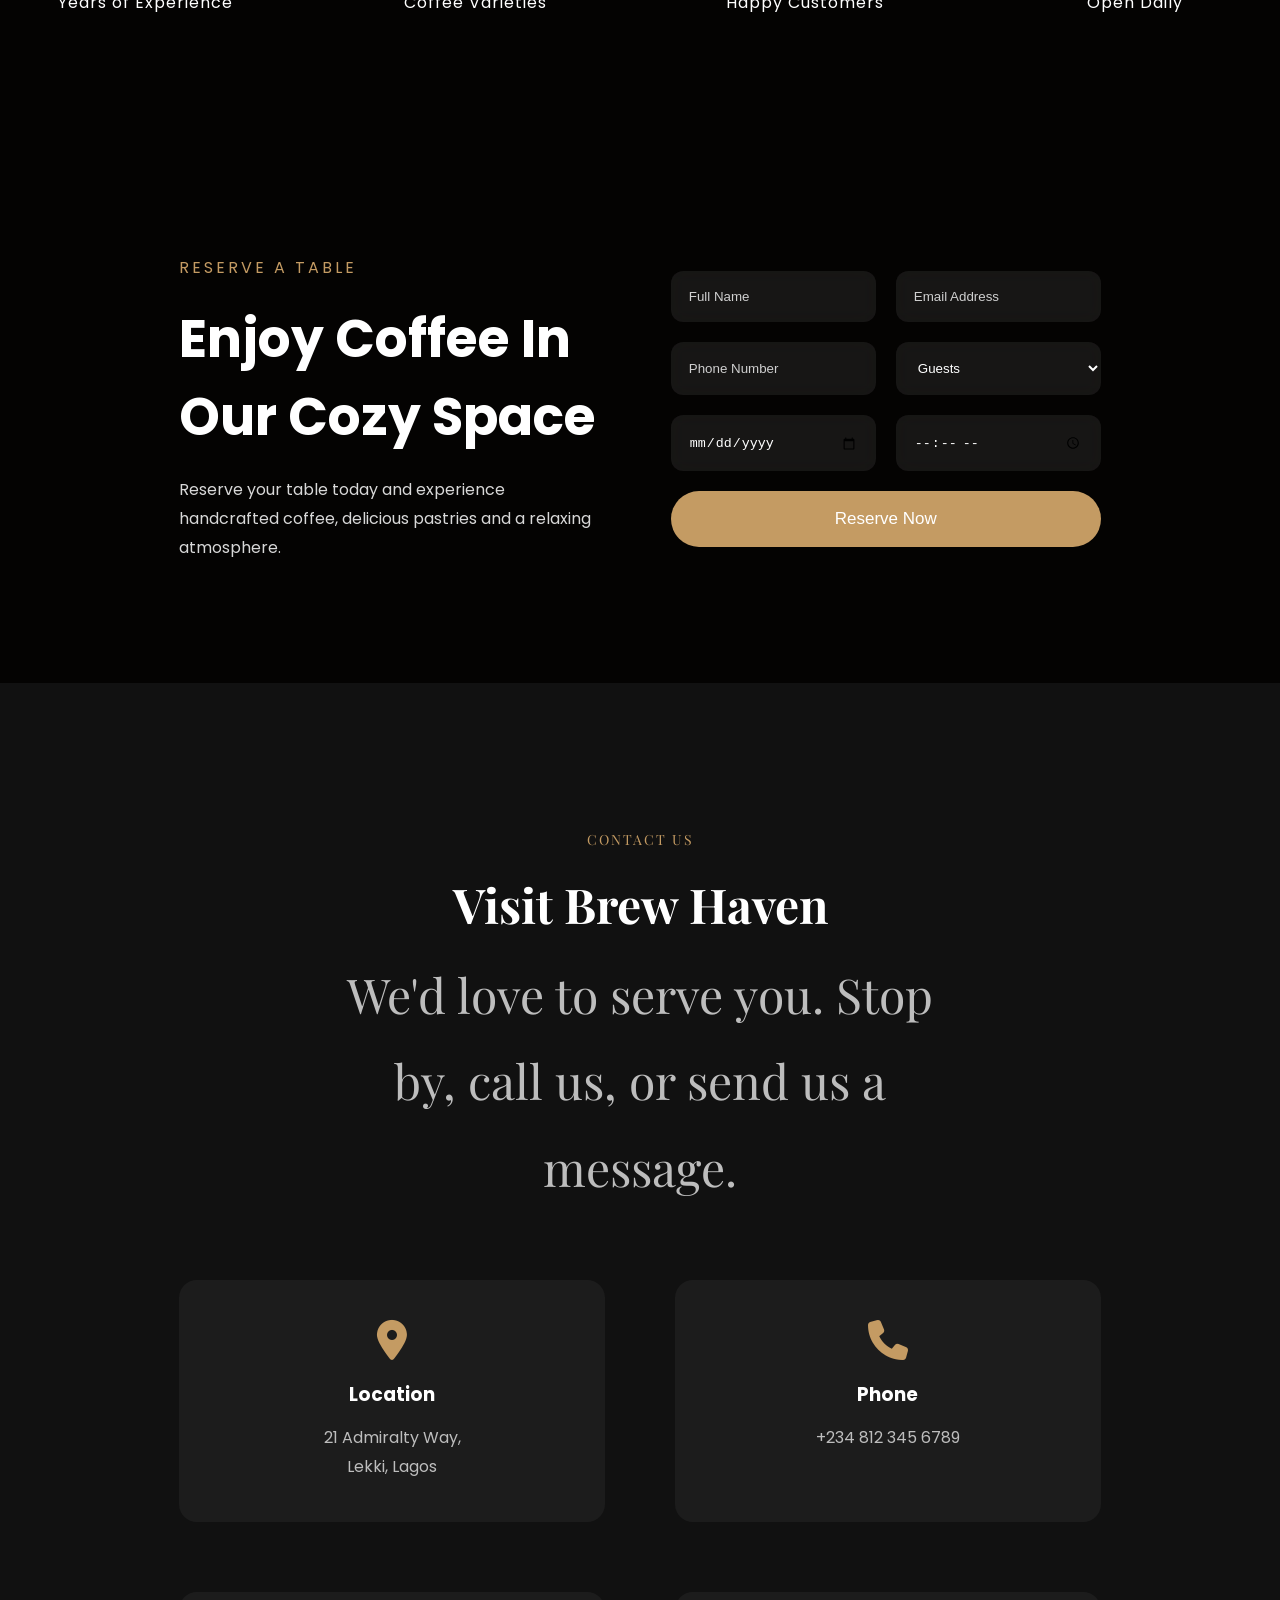
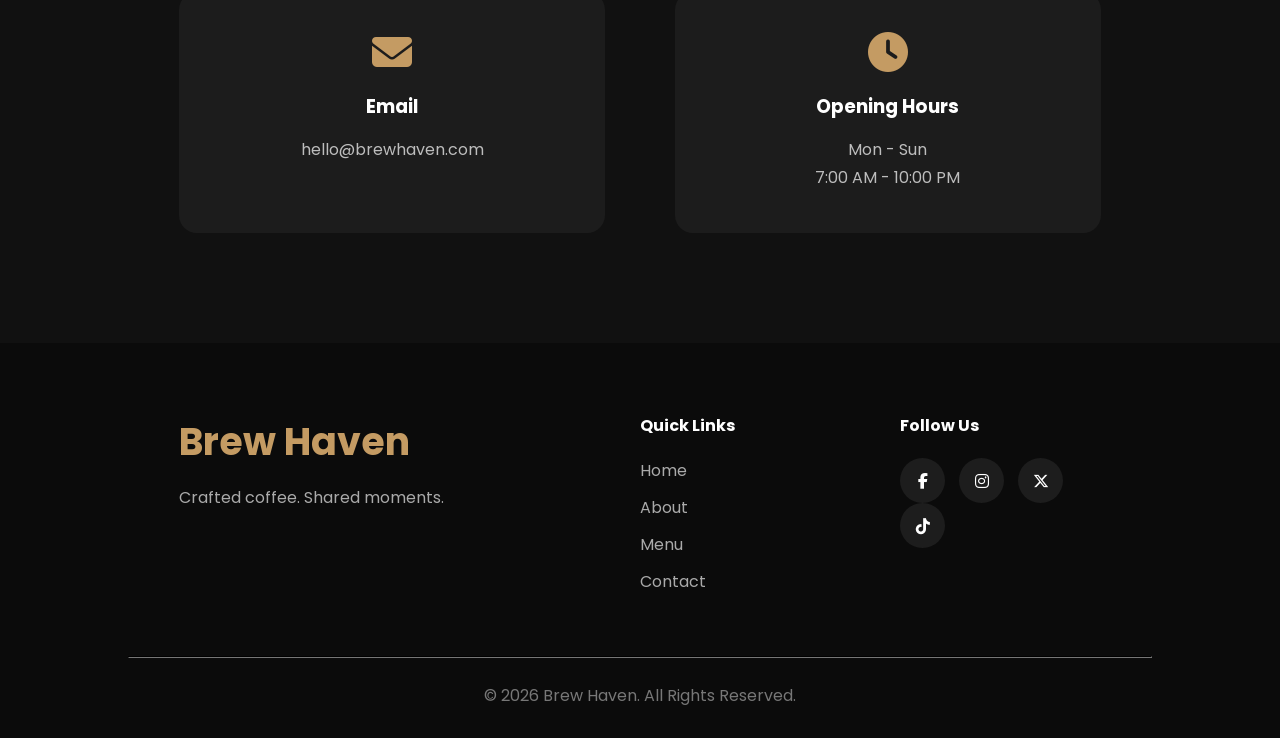
==== commit feef0fb5: "Improve mobile responsiveness" ====
--- a/index.html
+++ b/index.html
@@ -176,31 +176,38 @@
         </div>
 
     </section>
-    <section class="about" id="about">
+
+<section class="about-section">
+
+    <div class="about-container">
+
         <div class="about-image">
             <img src="images/images-about-coffe.jpg" alt="Coffee Shop">
         </div>
 
         <div class="about-content">
-            <span>ABOUT US</span>
-
-            <h2>Every Cup Tells A Story</h2>
+
+            <span class="section-tag">ABOUT US</span>
+
+            <h2>Crafting Perfect Coffee Moments Since 2018</h2>
 
             <p>
-                At Brew Haven, coffee is more than just a drink.
-                We carefully select premium beans and prepare each
-                cup with passion to create memorable experiences.
+                At Brew Haven, every cup is brewed with passion. We source
+                premium coffee beans, create handcrafted beverages, and offer
+                a warm environment where conversations flow as smoothly as
+                our coffee.
             </p>
 
-            <p>
-                Whether you're here for your morning espresso or an
-                evening latte with friends, our cozy atmosphere makes
-                every visit feel like home.
-            </p>
-
-            <a href="#" class="btn">Learn More</a>
-        </div>
-    </section>
+            
+            <a href="about.html" class="about-btn">
+                Learn More
+            </a>
+
+        </div>
+
+    </div>
+
+</section>
     <section class="features">
 
         <div class="section-title">
@@ -242,7 +249,7 @@
 
         <div class="stats-overlay"></div>
 
-        <div class="container stats-container">
+        <div class="stats-container">
 
             <div class="stat-box">
 
@@ -416,13 +423,13 @@
 
                 <h4>Quick Links</h4>
 
-                <a href="#">Home</a>
-
-                <a href="#">About</a>
-
-                <a href="#">Menu</a>
-
-                <a href="#">Gallery</a>
+                <a href="index.html">Home</a>
+
+                <a href="about.html">About</a>
+
+                <a href="menu.html">Menu</a>
+
+                <a href="contact.html">Contact</a>
 
             </div>
 
--- a/style.css
+++ b/style.css
@@ -1,206 +1,213 @@
 /* RESET */
-
-*{
-    margin:0;
-    padding:0;
-    box-sizing:border-box;
-}
-
-html{
-    scroll-behavior:smooth;
-}
-::selection{
-
-    background:#c49b63;
-
-    color:#111;
-
-}
-
-::-webkit-scrollbar{
-
-    width:10px;
-
-}
-
-::-webkit-scrollbar-track{
-
-    background:#111;
-
-}
-
-::-webkit-scrollbar-thumb{
-
-    background:#c49b63;
-
-    border-radius:20px;
-
-}
-body{
-
-    font-family:'Poppins',sans-serif;
-
-    background:#0f0b08;
-
-    color:#fff;
-
-    overflow-x:hidden;
-}
-
-img{
-
-    max-width:100%;
-    display:block;
-}
-
-a{
-
-    color:inherit;
-    text-decoration:none;
-}
-
-ul{
-
-    list-style:none;
-}
-
-.container{
-
-    width:90%;
-    max-width:1250px;
-    margin:auto;
-}
-html{
+* {
+    margin: 0;
+    padding: 0;
+    box-sizing: border-box;
+}
+
+html,
+body {
+    overflow-x: hidden;
+}
+
+html {
     scroll-behavior: smooth;
 }
-```css
+
+::selection {
+
+    background: #c49b63;
+
+    color: #111;
+
+}
+
+::-webkit-scrollbar {
+
+    width: 10px;
+
+}
+
+::-webkit-scrollbar-track {
+
+    background: #111;
+
+}
+
+::-webkit-scrollbar-thumb {
+
+    background: #c49b63;
+
+    border-radius: 20px;
+
+}
+
+body {
+
+    font-family: 'Poppins', sans-serif;
+
+    background: #0f0b08;
+
+    color: #fff;
+
+    overflow-x: hidden;
+}
+
+img {
+
+    max-width: 100%;
+    display: block;
+}
+
+a {
+
+    color: inherit;
+    text-decoration: none;
+}
+
+ul {
+
+    list-style: none;
+}
+
+.container {
+
+    width: 90%;
+    max-width: 1250px;
+    margin: auto;
+}
+
+html {
+    scroll-behavior: smooth;
+}
+
+
 /* ===========================
         NAVIGATION
 =========================== */
 
-.navbar{
-
-    display:flex;
-    justify-content:center;
-    align-items:center;
-    padding:20px 0;
-    position:relative;
-
-}
-
-.logo{
-
-    position:absolute;
-    left:40px;
-    font-size:28px;
-    font-weight:700;
-
-}
-
-.nav-icons{
-
-    display:flex;
-    align-items:center;
-    justify-content:center;
-    gap:18px;
-
-}
-
-.nav-icon{
-
-    width:50px;
-    height:50px;
-
-    display:flex;
-    justify-content:center;
-    align-items:center;
-
-    border-radius:50%;
-
-    background:#2c2016;
-
-    color:#fff;
-
-    position:relative;
-
-    transition:.35s ease;
-
-}
-
-.nav-icon:hover{
-
-    background:#c58a4b;
-
-    transform:translateY(-5px);
-
-}
-
-.nav-icon i{
-
-    font-size:20px;
-
-}
-
-.nav-icon::after{
-
-    content:attr(data-title);
-
-    position:absolute;
-
-    top:60px;
-
-    left:50%;
-
-    transform:translateX(-50%);
-
-    background:#111;
-
-    color:#fff;
-
-    padding:6px 12px;
-
-    border-radius:20px;
-
-    font-size:13px;
-
-    white-space:nowrap;
-
-    opacity:0;
-
-    transition:.3s;
-
-}
-
-.nav-icon:hover::after{
-
-    opacity:1;
+.navbar {
+
+    display: flex;
+    justify-content: center;
+    align-items: center;
+    padding: 20px 0;
+    position: relative;
+
+}
+
+.logo {
+
+    position: absolute;
+    left: 40px;
+    font-size: 28px;
+    font-weight: 700;
+
+}
+
+.nav-icons {
+
+    display: flex;
+    align-items: center;
+    justify-content: center;
+    gap: 18px;
+
+}
+
+.nav-icon {
+
+    width: 50px;
+    height: 50px;
+
+    display: flex;
+    justify-content: center;
+    align-items: center;
+
+    border-radius: 50%;
+
+    background: #2c2016;
+
+    color: #fff;
+
+    position: relative;
+
+    transition: .35s ease;
+
+}
+
+.nav-icon:hover {
+
+    background: #c58a4b;
+
+    transform: translateY(-5px);
+
+}
+
+.nav-icon i {
+
+    font-size: 10px;
+}
+
+.nav-icon::after {
+
+    content: attr(data-title);
+
+    position: absolute;
+
+    top: 60px;
+
+    left: 50%;
+
+    transform: translateX(-50%);
+
+    background: #111;
+
+    color: #fff;
+
+    padding: 6px 12px;
+
+    border-radius: 20px;
+
+    font-size: 10px;
+
+    white-space: nowrap;
+
+    opacity: 0;
+
+    transition: .3s;
+
+}
+
+.nav-icon:hover::after {
+
+    opacity: 1;
 
 }
 
 /* Mobile */
 
-@media(max-width:768px){
-
-    .logo{
-
-        position:static;
-
-        margin-bottom:15px;
-
-    }
-
-    .navbar{
-
-        flex-direction:column;
-
-        gap:18px;
-
-    }
-
-    .nav-icons{
-
-        justify-content:center;
-        flex-wrap:wrap;
+@media(max-width:768px) {
+
+    .logo {
+
+        position: static;
+
+        margin-bottom: 15px;
+
+    }
+
+    .navbar {
+
+        flex-direction: column;
+
+        gap: 12px;
+
+    }
+
+    .nav-icons {
+
+        justify-content: center;
+        flex-wrap: wrap;
 
     }
 
@@ -208,1290 +215,1563 @@
 
 /* HERO */
 
-.hero{
-
-    height:100vh;
-
-    background:url("./images/images-hero-bg.jpg") center/cover no-repeat;
-
-    position:relative;
-
-    display:flex;
-
-    align-items:center;
+.hero {
+
+    height: 100vh;
+
+    background: url("./images/images-hero-bg.jpg") center/cover no-repeat;
+
+    position: relative;
+
+    display: flex;
+
+    align-items: center;
 
     padding-top: 120px;
 
 }
 
-.hero-overlay{
-
-    position:absolute;
-
-    inset:0;
-
-    background:rgba(0,0,0,.58);
-
-}
-
-.hero-content{
-
-    position:relative;
-
-    z-index:2;
-
-}
-
-.hero-subtitle{
-
-    color:#D4A762;
-
-    text-transform:uppercase;
-
-    letter-spacing:3px;
-
-    margin-bottom:20px;
-
-}
-
-.hero h1{
-
-    font-family:'Playfair Display',serif;
-
-    font-size:5rem;
-
-    line-height:1.1;
-
-    max-width:700px;
-
-    margin-bottom:25px;
-
-}
-
-.hero-text{
-
-    color:#ddd;
-
-    font-size:18px;
-
-    max-width:560px;
-
-    line-height:1.8;
-
-    margin-bottom:40px;
-
-}
-.hero-buttons{
-
-    display:flex;
-
-    gap:20px;
-
-}
-
-.btn-primary{
-
-    background:#D4A762;
-
-    color:#111;
-
-    padding:16px 34px;
-
-    border-radius:40px;
-
-    font-weight:600;
-
-    transition:.35s;
-
-}
-
-.btn-primary:hover{
-
-    transform:translateY(-4px);
-
-}
-
-.btn-secondary{
-
-    border:1px solid #fff;
-
-    padding:16px 34px;
-
-    border-radius:40px;
-
-    transition:.35s;
-
-}
-
-.btn-secondary:hover{
-
-    background:white;
-
-    color:#111;
-
-}
+.hero-overlay {
+
+    position: absolute;
+
+    inset: 0;
+
+    background: rgba(0, 0, 0, .58);
+
+}
+
+.hero-content {
+
+    position: relative;
+
+    z-index: 2;
+
+}
+
+.hero-subtitle {
+
+    color: #D4A762;
+
+    text-transform: uppercase;
+
+    letter-spacing: 3px;
+
+    margin-bottom: 20px;
+
+}
+
+.hero h1 {
+
+    font-family: 'Playfair Display', serif;
+
+    font-size: 5rem;
+
+    line-height: 1.1;
+
+    max-width: 700px;
+
+    margin-bottom: 25px;
+
+}
+
+.hero-text {
+
+    color: #ddd;
+
+    font-size: 18px;
+
+    max-width: 560px;
+
+    line-height: 1.8;
+
+    margin-bottom: 40px;
+
+}
+
+.hero-buttons {
+
+    display: flex;
+
+    gap: 20px;
+
+}
+
+.btn-primary {
+
+    background: #D4A762;
+
+    color: #111;
+
+    padding: 16px 34px;
+
+    border-radius: 40px;
+
+    font-weight: 600;
+
+    transition: .35s;
+
+}
+
+.btn-primary:hover {
+
+    transform: translateY(-4px);
+
+}
+
+.btn-secondary {
+
+    border: 1px solid #fff;
+
+    padding: 16px 34px;
+
+    border-radius: 40px;
+
+    transition: .35s;
+
+}
+
+.btn-secondary:hover {
+
+    background: white;
+
+    color: #111;
+
+}
+
 /* FEATURED MENU */
 
-.featured-menu{
-
-    padding:120px 0;
-
-    background:#111;
-
-}
-
-.section-subtitle{
-
-    color:#D4A762;
-
-    text-align:center;
-
-    text-transform:uppercase;
-
-    letter-spacing:3px;
-
-    margin-bottom:15px;
-
-}
-
-.section-title{
-
-    font-size:48px;
-
-    text-align:center;
-
-    margin-bottom:70px;
-
-    font-family:'Playfair Display',serif;
-
-}
-
-.menu-grid{
-
-    display:grid;
-
-    grid-template-columns:repeat(3,1fr);
-
-    gap:35px;
-
-}
-
-.menu-card{
-
-    background:#1b1b1b;
-
-    padding:40px;
-
-    border-radius:18px;
-
-    text-align:center;
-
-    transition:.35s;
-
-    border:1px solid rgba(255,255,255,.08);
-
-}
-
-.menu-card:hover{
-
-    transform:translateY(-12px);
-
-    box-shadow:0 20px 45px rgba(212,167,98,.25);
-
-}
-
-.menu-card img{
-
-    width:140px;
-
-    height:140px;
-
-    object-fit:contain;
-
-    margin-bottom:25px;
-
-}
-
-.menu-card h3{
-
-    font-size:28px;
-
-    margin-bottom:15px;
-
-}
-
-.menu-card p{
-
-    color:#bfbfbf;
-
-    line-height:1.7;
-
-    margin-bottom:30px;
-
-}
-
-.price-row{
-
-    display:flex;
-
-    justify-content:space-between;
-
-    align-items:center;
-
-}
-
-.price-row span{
-
-    color:#D4A762;
-
-    font-size:24px;
-
-    font-weight:700;
-
-}
-
-.price-row button{
-
-    background:#D4A762;
-
-    border:none;
-
-    padding:12px 24px;
-
-    border-radius:30px;
-
-    cursor:pointer;
-
-    font-weight:600;
-
-    transition:.3s;
-
-}
-
-.price-row button:hover{
-
-    background:white;
-
-}
-.about{
-    display:flex;
-    justify-content:space-between;
-    align-items:center;
-    gap:70px;
-    padding:100px 10%;
-    background:#151515;
-}
-
-.about-image{
-    flex:1;
-}
-
-.about-image img{
-    width:100%;
-    border-radius:20px;
-    display:block;
-}
-
-.about-content{
-    flex:1;
-}
-
-.about-content span{
-    color:#c49b63;
-    letter-spacing:2px;
-    font-size:14px;
-}
-
-.about-content h2{
-    font-size:50px;
-    margin:20px 0;
-    color:#fff;
-}
-
-.about-content p{
-    color:#bdbdbd;
-    line-height:1.9;
-    margin-bottom:20px;
-}
-
-.about-content .btn{
-    display:inline-block;
-    padding:15px 35px;
-    background:#c49b63;
-    color:#fff;
-    text-decoration:none;
-    border-radius:50px;
-    transition:.3s;
-}
-
-.about-content .btn:hover{
-    background:#fff;
-    color:#111;
-}
-.features{
-    padding:100px 10%;
-    background:#0f0f0f;
-}
-
-.section-title{
-    text-align:center;
-    margin-bottom:60px;
-}
-
-.section-title span{
-    color:#c49b63;
-    letter-spacing:2px;
-    font-size:14px;
-}
-
-.section-title h2{
-    color:#fff;
-    font-size:48px;
-    margin:15px 0;
-}
-
-.section-title p{
-    color:#bdbdbd;
-    max-width:650px;
-    margin:auto;
-    line-height:1.8;
-}
-
-.feature-container{
-    display:grid;
-    grid-template-columns:repeat(auto-fit,minmax(250px,1fr));
-    gap:30px;
-}
-
-.feature-box{
-    background:#1b1b1b;
-    border-radius:18px;
-    padding:45px 30px;
-    text-align:center;
-    transition:.35s;
-    border:1px solid rgba(255,255,255,.05);
-}
-
-.feature-box:hover{
-    transform:translateY(-12px);
-    border-color:#c49b63;
-    box-shadow:0 0 30px rgba(196,155,99,.3);
-}
-
-.feature-box i{
-    font-size:50px;
-    color:#c49b63;
-    margin-bottom:25px;
-}
-
-.feature-box h3{
-    color:#fff;
-    margin-bottom:15px;
-}
-
-.feature-box p{
-    color:#bdbdbd;
-    line-height:1.8;
-}
+.featured-menu {
+
+    padding: 120px 0;
+
+    background: #111;
+
+}
+
+.section-subtitle {
+
+    color: #D4A762;
+
+    text-align: center;
+
+    text-transform: uppercase;
+
+    letter-spacing: 3px;
+
+    margin-bottom: 15px;
+
+}
+
+.section-title {
+
+    font-size: 48px;
+
+    text-align: center;
+
+    margin-bottom: 70px;
+
+    font-family: 'Playfair Display', serif;
+
+}
+
+.menu-grid {
+
+    display: grid;
+
+    grid-template-columns: repeat(3, 1fr);
+
+    gap: 35px;
+
+}
+
+.menu-card {
+
+    background: #1b1b1b;
+
+    padding: 40px;
+
+    border-radius: 18px;
+
+    text-align: center;
+
+    transition: .35s;
+
+    border: 1px solid rgba(255, 255, 255, .08);
+
+}
+
+.menu-card:hover {
+
+    transform: translateY(-12px);
+
+    box-shadow: 0 20px 45px rgba(212, 167, 98, .25);
+
+}
+
+.menu-card img {
+
+    width: 140px;
+
+    height: 140px;
+
+    object-fit: contain;
+
+    margin-bottom: 25px;
+
+}
+
+.menu-card h3 {
+
+    font-size: 28px;
+
+    margin-bottom: 15px;
+
+}
+
+.menu-card p {
+
+    color: #bfbfbf;
+
+    line-height: 1.7;
+
+    margin-bottom: 30px;
+
+}
+
+.price-row {
+
+    display: flex;
+
+    justify-content: space-between;
+
+    align-items: center;
+
+}
+
+.price-row span {
+
+    color: #D4A762;
+
+    font-size: 24px;
+
+    font-weight: 700;
+
+}
+
+.price-row button {
+
+    background: #D4A762;
+
+    border: none;
+
+    padding: 12px 24px;
+
+    border-radius: 30px;
+
+    cursor: pointer;
+
+    font-weight: 600;
+
+    transition: .3s;
+
+}
+
+.price-row button:hover {
+
+    background: white;
+
+}
+
+
+
+/* ==========================
+        ABOUT SECTION
+========================== */
+
+.about-section {
+    padding: 100px 8%;
+    background: #0b0b0b;
+}
+
+.about-container {
+    max-width: 1200px;
+    margin: auto;
+
+    display: grid;
+    grid-template-columns: 1fr 1fr;
+    gap: 70px;
+    align-items: center;
+}
+
+.about-image img {
+    width: 100%;
+    border-radius: 18px;
+    display: block;
+    box-shadow: 0 20px 40px rgba(0, 0, 0, .15);
+}
+
+.section-tag {
+    color: #c58a4b;
+    font-weight: 600;
+    letter-spacing: 2px;
+    text-transform: uppercase;
+}
+
+.about-content h2 {
+    font-size: 42px;
+    margin: 18px 0;
+    color: #fff;
+    line-height: 1.2;
+}
+
+.about-content p {
+    color: #666;
+    line-height: 1.8;
+    margin-bottom: 30px;
+}
+
+
+
+.about-btn {
+    display: inline-block;
+    padding: 14px 28px;
+    background: #c58a4b;
+    color: #fff;
+    border-radius: 30px;
+    text-decoration: none;
+    transition: .3s;
+}
+
+.about-btn:hover {
+    background: #2c2016;
+}
+
+/* ==========================
+        MOBILE
+========================== */
+
+@media (max-width:768px) {
+
+    .about-container {
+        grid-template-columns: 1fr;
+        gap: 40px;
+    }
+
+    .about-image {
+        order: 1;
+    }
+
+    .about-content {
+        order: 2;
+        text-align: center;
+    }
+
+    .about-content h2 {
+        font-size: 32px;
+    }
+
+    .about-features {
+        grid-template-columns: 1fr;
+    }
+
+    .about-btn {
+        width: 100%;
+        text-align: center;
+    }
+
+}
+
+
+.features {
+    padding: 100px 10%;
+    background: #0f0f0f;
+}
+
+.section-title {
+    text-align: center;
+    margin-bottom: 60px;
+}
+
+.section-title span {
+    color: #c49b63;
+    letter-spacing: 2px;
+    font-size: 14px;
+}
+
+.section-title h2 {
+    color: #fff;
+    font-size: 48px;
+    margin: 15px 0;
+}
+
+.section-title p {
+    color: #bdbdbd;
+    max-width: 650px;
+    margin: auto;
+    line-height: 1.8;
+}
+
+.feature-container {
+    display: grid;
+    grid-template-columns: repeat(auto-fit, minmax(250px, 1fr));
+    gap: 30px;
+}
+
+.feature-box {
+    background: #1b1b1b;
+    border-radius: 18px;
+    padding: 45px 30px;
+    text-align: center;
+    transition: .35s;
+    border: 1px solid rgba(255, 255, 255, .05);
+}
+
+.feature-box:hover {
+    transform: translateY(-12px);
+    border-color: #c49b63;
+    box-shadow: 0 0 30px rgba(196, 155, 99, .3);
+}
+
+.feature-box i {
+    font-size: 50px;
+    color: #c49b63;
+    margin-bottom: 25px;
+}
+
+.feature-box h3 {
+    color: #fff;
+    margin-bottom: 15px;
+}
+
+.feature-box p {
+    color: #bdbdbd;
+    line-height: 1.8;
+}
+
 /* STATISTICS*/
 
-.stats{
-
-    position:relative;
-
-    padding:120px 0;
-
-    background:url("./images/images-stats-bg.jpg") center/cover fixed;
-
-}
-
-.stats-overlay{
-
-    position:absolute;
-
-    inset:0;
-
-    background:rgba(0,0,0,.72);
-
-}
-
-.stats-container{
-
-    position:relative;
-
-    z-index:2;
-
-    display:grid;
-
-    grid-template-columns:repeat(4,1fr);
-
-    gap:40px;
-
-    text-align:center;
-
-}
-
-.stat-box h2{
-
-    color:#D4A762;
-
-    font-size:58px;
-
-    margin-bottom:15px;
-
-}
-
-.stat-box p{
-
-    color:white;
-
-    letter-spacing:1px;
-
-}
+.stats {
+
+    position: relative;
+
+    padding: 120px 0;
+
+    background: url("./images/images-stats-bg.jpg") center/cover fixed;
+
+}
+
+.stats-overlay {
+
+    position: absolute;
+
+    inset: 0;
+
+    background: rgba(0, 0, 0, .72);
+
+}
+
+.stats-container {
+
+    position: relative;
+
+    z-index: 2;
+
+    display: grid;
+
+    grid-template-columns: repeat(4, 1fr);
+
+    gap: 40px;
+
+    text-align: center;
+
+}
+
+.stat-box h2 {
+
+    color: #D4A762;
+
+    font-size: 58px;
+
+    margin-bottom: 15px;
+
+}
+
+.stat-box p {
+
+    color: white;
+
+    letter-spacing: 1px;
+
+}
+
+@media (max-width:768px) {
+
+    .stats-container {
+
+        display: grid;
+
+        grid-template-columns: repeat(2, 1fr);
+
+        gap: 20px;
+
+    }
+
+}
+
 /*==========================
       RESERVATION
 ==========================*/
 
-.reservation{
-
-    position:relative;
-
-    padding:120px 10%;
-
-    background:url("./images/image-reservation-bg.jpg") center/cover fixed;
-
-}
-
-.reservation-overlay{
-
-    position:absolute;
-
-    inset:0;
-
-    background:rgba(0,0,0,.75);
-
-}
-
-.reservation-container{
-
-    position:relative;
-
-    z-index:2;
-
-    display:grid;
-
-    grid-template-columns:1fr 1fr;
-
-    gap:70px;
-
-    align-items:center;
-
-}
-
-.reservation-text span{
-
-    color:#c49b63;
-
-    letter-spacing:3px;
-
-}
-
-.reservation-text h2{
-
-    color:white;
-
-    font-size:52px;
-
-    margin:20px 0;
-
-}
-
-.reservation-text p{
-
-    color:#d8d8d8;
-
-    line-height:1.8;
-
-}
-
-.reservation-form{
-
-    display:grid;
-
-    grid-template-columns:repeat(2,1fr);
-
-    gap:20px;
+.reservation {
+
+    position: relative;
+
+    padding: 120px 10%;
+
+    background: url("./images/image-reservation-bg.jpg") center/cover fixed;
+
+}
+
+.reservation-overlay {
+
+    position: absolute;
+
+    inset: 0;
+
+    background: rgba(0, 0, 0, .75);
+
+}
+
+.reservation-container {
+
+    position: relative;
+
+    z-index: 2;
+
+    display: grid;
+
+    grid-template-columns: 1fr 1fr;
+
+    gap: 70px;
+
+    align-items: center;
+
+}
+
+.reservation-text span {
+
+    color: #c49b63;
+
+    letter-spacing: 3px;
+
+}
+
+.reservation-text h2 {
+
+    color: white;
+
+    font-size: 52px;
+
+    margin: 20px 0;
+
+}
+
+.reservation-text p {
+
+    color: #d8d8d8;
+
+    line-height: 1.8;
+
+}
+
+.reservation-form {
+
+    display: grid;
+
+    grid-template-columns: repeat(2, 1fr);
+
+    gap: 20px;
 
 }
 
 .reservation-form input,
 
-.reservation-form select{
-
-    padding:18px;
-
-    border:none;
-
-    outline:none;
-
-    background:rgba(255,255,255,.08);
-
-    color:white;
-
-    border-radius:12px;
-
-    backdrop-filter:blur(10px);
-
-}
-
-.reservation-form input::placeholder{
-
-    color:#d0d0d0;
-
-}
-
-.reservation-form button{
-
-    grid-column:span 2;
-
-    padding:18px;
-
-    background:#c49b63;
-
-    border:none;
-
-    color:white;
-
-    border-radius:50px;
-
-    cursor:pointer;
-
-    font-size:17px;
-
-    transition:.3s;
-
-}
-
-.reservation-form button:hover{
-
-    background:white;
-
-    color:#111;
-
-}
+.reservation-form select {
+
+    padding: 18px;
+
+    border: none;
+
+    outline: none;
+
+    background: rgba(255, 255, 255, .08);
+
+    color: white;
+
+    border-radius: 12px;
+
+    backdrop-filter: blur(10px);
+
+}
+
+.reservation-form input::placeholder {
+
+    color: #d0d0d0;
+
+}
+
+.reservation-form button {
+
+    grid-column: span 2;
+
+    padding: 18px;
+
+    background: #c49b63;
+
+    border: none;
+
+    color: white;
+
+    border-radius: 50px;
+
+    cursor: pointer;
+
+    font-size: 17px;
+
+    transition: .3s;
+
+}
+
+.reservation-form button:hover {
+
+    background: white;
+
+    color: #111;
+
+}
+
+@media (max-width:768px) {
+
+    .reservation-section {
+        padding: 70px 20px;
+    }
+
+    .reservation-container {
+        display: flex;
+        flex-direction: column;
+        gap: 40px;
+        width: 100%;
+    }
+
+    .reservation-image,
+    .reservation-form {
+        width: 100%;
+    }
+
+    .reservation-image img {
+        width: 100%;
+        height: auto;
+        display: block;
+        border-radius: 15px;
+    }
+
+    .reservation-form input,
+    .reservation-form textarea,
+    .reservation-form select,
+    .reservation-form button {
+        width: 100%;
+        box-sizing: border-box;
+    }
+
+}
+
 /*==========================
         CONTACT
 ==========================*/
 
-.contact{
-
-    padding:110px 10%;
-
-    background:#111;
-
-}
-
-.contact-grid{
-
-    display:grid;
-
-    grid-template-columns:repeat(4,1fr);
-
-    gap:25px;
-
-    margin-top:70px;
-
-}
-
-.contact-card{
-
-    background:#1c1c1c;
-
-    padding:40px 30px;
-
-    border-radius:18px;
-
-    text-align:center;
-
-    transition:.35s;
-
-}
-
-.contact-card:hover{
-
-    transform:translateY(-10px);
-
-    box-shadow:0 15px 35px rgba(196,155,99,.2);
-
-}
-
-.contact-card i{
-
-    color:#c49b63;
-
-    font-size:40px;
-
-    margin-bottom:20px;
-
-}
-
-.contact-card h3{
-
-    color:white;
-
-    margin-bottom:15px;
-
-}
-
-.contact-card p{
-
-    color:#bdbdbd;
-
-    line-height:1.8;
-
-}
+.contact {
+
+    padding: 110px 10%;
+
+    background: #111;
+
+}
+
+.contact-grid {
+
+    display: grid;
+
+    grid-template-columns: repeat(4, 1fr);
+
+    gap: 25px;
+
+    margin-top: 70px;
+
+}
+
+.contact-card {
+
+    background: #1c1c1c;
+
+    padding: 40px 30px;
+
+    border-radius: 18px;
+
+    text-align: center;
+
+    transition: .35s;
+
+}
+
+.contact-card:hover {
+
+    transform: translateY(-10px);
+
+    box-shadow: 0 15px 35px rgba(196, 155, 99, .2);
+
+}
+
+.contact-card i {
+
+    color: #c49b63;
+
+    font-size: 40px;
+
+    margin-bottom: 20px;
+
+}
+
+.contact-card h3 {
+
+    color: white;
+
+    margin-bottom: 15px;
+
+}
+
+.contact-card p {
+
+    color: #bdbdbd;
+
+    line-height: 1.8;
+
+}
+
+/* Toast */
+
+.toast {
+
+    position: fixed;
+
+    top: 20px;
+
+    right: 20px;
+
+    left: 20px;
+
+    max-width: none;
+
+    width: auto;
+
+    background: #2c2016;
+
+    color: #fff;
+
+    padding: 20px;
+
+    border-radius: 15px;
+
+    display: flex;
+
+    gap: 15px;
+
+    align-items: flex-start;
+
+    transform: translateX(400px);
+
+    transition: .4s;
+
+    z-index: 999;
+
+    max-width: 320px;
+
+}
+
+.toast.show {
+
+    transform: translateX(0);
+
+}
+
+.toast-icon {
+
+    font-size: 26px;
+
+    color: #6ee76e;
+
+}
+
+.toast h4 {
+
+    margin-bottom: 6px;
+
+}
+
+/* MOBILE */
+
+@media (max-width:768px) {
+
+    .contact-section {
+        padding: 70px 20px;
+    }
+
+    .contact-container {
+        display: flex;
+        flex-direction: column;
+        gap: 30px;
+        width: 100%;
+    }
+
+    .contact-form,
+    .contact-image {
+        width: 100%;
+    }
+
+    .contact-form input,
+    .contact-form textarea,
+    .contact-form button {
+        width: 100%;
+        box-sizing: border-box;
+    }
+
+    .contact-image img {
+        width: 100%;
+        height: auto;
+        display: block;
+        border-radius: 15px;
+    }
+
+}
+
+
 /*==========================
         FOOTER
 ==========================*/
 
-.footer{
-
-    background:#0b0b0b;
-
-    padding:70px 10% 30px;
-
-}
-
-.footer-content{
-
-    display:grid;
-
-    grid-template-columns:2fr 1fr 1fr;
-
-    gap:60px;
-
-}
-
-.footer-logo h2{
-
-    color:#c49b63;
-
-    font-size:38px;
-
-}
-
-.footer-logo p{
-
-    color:#aaa;
-
-    margin-top:15px;
-
-}
-
-.footer-links{
-
-    display:flex;
-
-    flex-direction:column;
+.footer {
+
+    background: #0b0b0b;
+
+    padding: 70px 10% 30px;
+
+}
+
+.footer-content {
+
+    display: grid;
+
+    grid-template-columns: 2fr 1fr 1fr;
+
+    gap: 60px;
+
+}
+
+.footer-logo h2 {
+
+    color: #c49b63;
+
+    font-size: 38px;
+
+}
+
+.footer-logo p {
+
+    color: #aaa;
+
+    margin-top: 15px;
+
+}
+
+.footer-links {
+
+    display: flex;
+
+    flex-direction: column;
 
 }
 
 .footer-links h4,
 
-.footer-social h4{
-
-    margin-bottom:20px;
-
-    color:white;
-
-}
-
-.footer-links a{
-
-    color:#aaa;
-
-    margin-bottom:12px;
-
-    transition:.3s;
-
-}
-
-.footer-links a:hover{
-
-    color:#c49b63;
-
-}
-
-.footer-social a{
-
-    display:inline-flex;
-
-    justify-content:center;
-
-    align-items:center;
-
-    width:45px;
-
-    height:45px;
-
-    border-radius:50%;
-
-    background:#1d1d1d;
-
-    margin-right:10px;
-
-    transition:.3s;
-
-}
-
-.footer-social a:hover{
-
-    background:#c49b63;
-
-    color:#111;
-
-}
-
-.footer hr{
-
-    margin:50px 0 25px;
-
-    border-color:#222;
-
-}
-
-.copyright{
-
-    text-align:center;
-
-    color:#777;
-
-}
+.footer-social h4 {
+
+    margin-bottom: 20px;
+
+    color: white;
+
+}
+
+.footer-links a {
+
+    color: #aaa;
+
+    margin-bottom: 12px;
+
+    transition: .3s;
+
+}
+
+.footer-links a:hover {
+
+    color: #c49b63;
+
+}
+
+.footer-social a {
+
+    display: inline-flex;
+
+    justify-content: center;
+
+    align-items: center;
+
+    width: 45px;
+
+    height: 45px;
+
+    border-radius: 50%;
+
+    background: #1d1d1d;
+
+    margin-right: 10px;
+
+    transition: .3s;
+
+}
+
+.footer-social a:hover {
+
+    background: #c49b63;
+
+    color: #111;
+
+}
+
+.footer hr {
+
+    margin: 50px 0 25px;
+
+    border-color: #222;
+
+}
+
+.copyright {
+
+    text-align: center;
+
+    color: #777;
+
+}
+
 /* ===== ABOUT HERO ===== */
 
-.page-hero{
+.page-hero {
     position: relative;
     height: 70vh;
     background: url("images/images-about-coffe.jpg") center/cover no-repeat;
-    display:flex;
-    align-items:center;
-    justify-content:center;
-    text-align:center;
-    overflow:hidden;
+    display: flex;
+    align-items: center;
+    justify-content: center;
+    text-align: center;
+    overflow: hidden;
     padding-top: 120px;
 }
 
-.page-overlay{
-    position:absolute;
-    inset:0;
-    background:rgba(0,0,0,.65);
-}
-
-.page-hero-content{
-    position:relative;
-    z-index:2;
-    max-width:800px;
-}
-
-.section-tag{
-    display:inline-block;
-    color:#d4a373;
-    border:1px solid rgba(212,163,115,.4);
-    padding:10px 22px;
-    border-radius:30px;
-    margin-bottom:25px;
-    letter-spacing:2px;
-    text-transform:uppercase;
-    font-size:.85rem;
-}
-
-.page-hero h1{
-    font-size:4rem;
-    margin-bottom:20px;
-    color:#fff;
-}
-
-.page-hero p{
-    color:#ddd;
-    font-size:1.15rem;
-    line-height:1.8;
-}
+.page-overlay {
+    position: absolute;
+    inset: 0;
+    background: rgba(0, 0, 0, .65);
+}
+
+.page-hero-content {
+    position: relative;
+    z-index: 2;
+    max-width: 800px;
+}
+
+.section-tag {
+    display: inline-block;
+    color: #d4a373;
+    border: 1px solid rgba(212, 163, 115, .4);
+    padding: 10px 22px;
+    border-radius: 30px;
+    margin-bottom: 25px;
+    letter-spacing: 2px;
+    text-transform: uppercase;
+    font-size: .85rem;
+}
+
+.page-hero h1 {
+    font-size: 4rem;
+    margin-bottom: 20px;
+    color: #fff;
+}
+
+.page-hero p {
+    color: #ddd;
+    font-size: 1.15rem;
+    line-height: 1.8;
+}
+
 /* ===== OUR STORY ===== */
 
-.story{
-    padding:120px 10%;
-    background:#111;
-}
-
-.story-grid{
-    display:grid;
+.story {
+    padding: 120px 10%;
+    background: #111;
+}
+
+.story-grid {
+    display: grid;
     grid-template-columns: 1fr;
-    gap:80px;
-    align-items:center;
-}
-
-.story-image img{
-    width:100%;
-    border-radius:20px;
-    display:block;
-    box-shadow:0 20px 50px rgba(0,0,0,.45);
-}
-
-.story-content h2{
-    font-size:3rem;
-    color:#fff;
-    margin:20px 0;
-}
-
-.story-content p{
-    color:#bdbdbd;
-    line-height:1.9;
-    margin-bottom:25px;
-}
-
-.story-content .btn{
-    margin-top:10px;
-}
+    gap: 80px;
+    align-items: center;
+}
+
+.story-image img {
+    width: 100%;
+    border-radius: 20px;
+    display: block;
+    box-shadow: 0 20px 50px rgba(0, 0, 0, .45);
+}
+
+.story-content h2 {
+    font-size: 3rem;
+    color: #fff;
+    margin: 20px 0;
+}
+
+.story-content p {
+    color: #bdbdbd;
+    line-height: 1.9;
+    margin-bottom: 25px;
+}
+
+.story-content .btn {
+    margin-top: 10px;
+}
+
 /*==========================
       WHY CHOOSE US
 ==========================*/
 
+.why-choose {
+
+    padding: 120px 10%;
+    background: #181818;
+
+}
+
+.section-heading {
+
+    text-align: center;
+    margin-bottom: 70px;
+
+}
+
+.section-heading span {
+
+    color: #c49b63;
+    letter-spacing: 3px;
+    font-size: 14px;
+    text-transform: uppercase;
+
+}
+
+.section-heading h2 {
+
+    color: #fff;
+    font-size: 48px;
+    margin: 15px 0;
+
+}
+
+.section-heading p {
+
+    color: #bdbdbd;
+    max-width: 650px;
+    margin: auto;
+    line-height: 1.8;
+
+}
+
+.choose-grid {
+
+    display: grid;
+    grid-template-columns: repeat(2, 1fr);
+    gap: 30px;
+
+}
+
+.choose-card {
+
+    background: #222;
+    padding: 40px;
+    border-radius: 18px;
+    transition: .35s;
+    border: 1px solid rgba(255, 255, 255, .06);
+    grid-template-columns: 1fr;
+}
+
+.choose-card:hover {
+
+    transform: translateY(-10px);
+    border-color: #c49b63;
+    box-shadow: 0 15px 35px rgba(196, 155, 99, .25);
+
+}
+
+.choose-card i {
+
+    font-size: 42px;
+    color: #c49b63;
+    margin-bottom: 20px;
+
+}
+
+.choose-card h3 {
+
+    color: white;
+    margin-bottom: 15px;
+
+}
+
+.choose-card p {
+
+    color: #bdbdbd;
+    line-height: 1.8;
+
+}
+/*==========================
+      MOBILE RESPONSIVE
+==========================*/
+
+@media (max-width:768px){
+
 .why-choose{
 
-    padding:120px 10%;
-    background:#181818;
+    padding:70px 20px;
 
 }
 
 .section-heading{
 
-    text-align:center;
-    margin-bottom:70px;
-
-}
-
-.section-heading span{
-
-    color:#c49b63;
-    letter-spacing:3px;
-    font-size:14px;
-    text-transform:uppercase;
+    margin-bottom:40px;
 
 }
 
 .section-heading h2{
 
-    color:#fff;
-    font-size:48px;
-    margin:15px 0;
+    font-size:32px;
 
 }
 
 .section-heading p{
 
-    color:#bdbdbd;
-    max-width:650px;
-    margin:auto;
-    line-height:1.8;
+    font-size:15px;
+    line-height:1.7;
 
 }
 
 .choose-grid{
 
-    display:grid;
     grid-template-columns:repeat(2,1fr);
-    gap:30px;
+    gap:15px;
 
 }
 
 .choose-card{
 
-    background:#222;
-    padding:40px;
-    border-radius:18px;
-    transition:.35s;
-    border:1px solid rgba(255,255,255,.06);
-    grid-template-columns: 1fr;
-}
-
-.choose-card:hover{
-
-    transform:translateY(-10px);
-    border-color:#c49b63;
-    box-shadow:0 15px 35px rgba(196,155,99,.25);
+    padding:18px 12px;
+    border-radius:15px;
 
 }
 
 .choose-card i{
 
-    font-size:42px;
-    color:#c49b63;
-    margin-bottom:20px;
+    font-size:24px;
+    margin-bottom:12px;
 
 }
 
 .choose-card h3{
 
-    color:white;
-    margin-bottom:15px;
+    font-size:17px;
+    margin-bottom:8px;
 
 }
 
 .choose-card p{
 
-    color:#bdbdbd;
-    line-height:1.8;
-
-}
+    font-size:13px;
+    line-height:1.5;
+
+}
+
+}
+
 /*==========================
         ABOUT CTA
 ==========================*/
 
-.about-cta{
-
-    padding:120px 10%;
-    text-align:center;
-    background:linear-gradient(rgba(0,0,0,.75),rgba(0,0,0,.75)),
-    url("images/image-reservation-bg.jpg") center/cover no-repeat;
-
-}
-
-.about-cta span{
-
-    color:#c49b63;
-    letter-spacing:3px;
-    text-transform:uppercase;
-    font-size:14px;
-
-}
-
-.about-cta h2{
-
-    color:white;
-    font-size:52px;
-    margin:20px 0;
-
-}
-
-.about-cta p{
-
-    color:#d0d0d0;
-    max-width:700px;
-    margin:0 auto 40px;
-    line-height:1.9;
-
-}
-
-.cta-buttons{
-
-    display:flex;
-    justify-content:center;
-    gap:20px;
-    flex-wrap:wrap;
-
-}
+.about-cta {
+
+    padding: 120px 10%;
+    text-align: center;
+    background: linear-gradient(rgba(0, 0, 0, .75), rgba(0, 0, 0, .75)),
+        url("images/image-reservation-bg.jpg") center/cover no-repeat;
+
+}
+
+.about-cta span {
+
+    color: #c49b63;
+    letter-spacing: 3px;
+    text-transform: uppercase;
+    font-size: 14px;
+
+}
+
+.about-cta h2 {
+
+    color: white;
+    font-size: 52px;
+    margin: 20px 0;
+
+}
+
+.about-cta p {
+
+    color: #d0d0d0;
+    max-width: 700px;
+    margin: 0 auto 40px;
+    line-height: 1.9;
+
+}
+
+.cta-buttons {
+
+    display: flex;
+    justify-content: center;
+    gap: 20px;
+    flex-wrap: wrap;
+
+}
+
 /*=========================
         MENU PAGE
 =========================*/
 
-.menu-page{
-
-    padding:120px 10%;
-    background:#111;
-
-}
-
-.menu-category{
-
-    display:flex;
-    justify-content:center;
-    gap:20px;
-    margin:60px 0;
-
-}
-
-.menu-category button{
-
-    padding:15px 35px;
-    border:none;
-    border-radius:40px;
-    background:#222;
-    color:white;
-    cursor:pointer;
-    transition:.3s;
+.menu-page {
+
+    padding: 120px 10%;
+    background: #111;
+
+}
+
+.menu-category {
+
+    display: flex;
+    justify-content: center;
+    gap: 20px;
+    margin: 60px 0;
+
+}
+
+.menu-category button {
+
+    padding: 15px 35px;
+    border: none;
+    border-radius: 40px;
+    background: #222;
+    color: white;
+    cursor: pointer;
+    transition: .3s;
 
 }
 
 .menu-category button.active,
 
-.menu-category button:hover{
-
-    background:#c49b63;
-
-}
-
-.menu-grid{
-
-    display:grid;
+.menu-category button:hover {
+
+    background: #c49b63;
+
+}
+
+.menu-grid {
+
+    display: grid;
     grid-template-columns: 1fr;
-    gap:35px;
-
-}
-
-.menu-item{
-
-    display:flex;
-    gap:20px;
-    align-items:center;
-    background:#1b1b1b;
-    padding:25px;
-    border-radius:20px;
-    transition:.35s;
-
-}
-
-.menu-item:hover{
-
-    transform:translateY(-8px);
-    box-shadow:0 15px 35px rgba(196,155,99,.25);
-
-}
-
-.menu-item img{
-
-    width:120px;
-    height:120px;
-    object-fit:cover;
-    border-radius:15px;
-
-}
-
-.menu-info h3{
-
-    color:white;
-    margin-bottom:12px;
-
-}
-
-.menu-info p{
-
-    color:#bdbdbd;
-    line-height:1.7;
-
-}
-
-.menu-info span{
-
-    display:block;
-    color:#c49b63;
-    font-size:22px;
-    margin-top:15px;
-    font-weight:bold;
-
-}
+    gap: 35px;
+
+}
+
+.menu-item {
+
+    display: flex;
+    gap: 20px;
+    align-items: center;
+    background: #1b1b1b;
+    padding: 25px;
+    border-radius: 20px;
+    transition: .35s;
+
+}
+
+.menu-item:hover {
+
+    transform: translateY(-8px);
+    box-shadow: 0 15px 35px rgba(196, 155, 99, .25);
+
+}
+
+.menu-item img {
+
+    width: 120px;
+    height: 120px;
+    object-fit: cover;
+    border-radius: 15px;
+
+}
+
+.menu-info h3 {
+
+    color: white;
+    margin-bottom: 12px;
+
+}
+
+.menu-info p {
+
+    color: #bdbdbd;
+    line-height: 1.7;
+
+}
+
+.menu-info span {
+
+    display: block;
+    color: #c49b63;
+    font-size: 22px;
+    margin-top: 15px;
+    font-weight: bold;
+
+}
+
 /*==========================
       CONTACT PAGE
 ==========================*/
 
-.contact-section{
-
-    padding:120px 10%;
-
-    background:#111;
-
-}
-
-.contact-grid{
-
-    display:grid;
-
-    grid-template-columns:1fr 1fr;
-
-    gap:70px;
-
-}
-
-.contact-info h2{
-
-    color:#fff;
-
-    font-size:42px;
-
-    margin-bottom:20px;
-
-}
-
-.contact-info p{
-
-    color:#bdbdbd;
-
-    line-height:1.8;
-
-}
-
-.contact-item{
-
-    display:flex;
-
-    gap:20px;
-
-    margin-top:35px;
-
-}
-
-.contact-item i{
-
-    width:60px;
-
-    height:60px;
-
-    border-radius:50%;
-
-    background:#c49b63;
-
-    color:#111;
-
-    display:flex;
-
-    justify-content:center;
-
-    align-items:center;
-
-    font-size:22px;
-
-}
-
-.contact-item h4{
-
-    color:white;
-
-    margin-bottom:8px;
-
-}
-
-.contact-form{
-
-    display:flex;
-
-    flex-direction:column;
-
-    gap:20px;
+.contact-section {
+
+    padding: 120px 10%;
+
+    background: #111;
+
+}
+
+.contact-grid {
+
+    display: grid;
+
+    grid-template-columns: 1fr 1fr;
+
+    gap: 70px;
+
+}
+
+.contact-info h2 {
+
+    color: #fff;
+
+    font-size: 42px;
+
+    margin-bottom: 20px;
+
+}
+
+.contact-info p {
+
+    color: #bdbdbd;
+
+    line-height: 1.8;
+
+}
+
+.contact-item {
+
+    display: flex;
+
+    gap: 20px;
+
+    margin-top: 35px;
+
+}
+
+.contact-item i {
+
+    width: 60px;
+
+    height: 60px;
+
+    border-radius: 50%;
+
+    background: #c49b63;
+
+    color: #111;
+
+    display: flex;
+
+    justify-content: center;
+
+    align-items: center;
+
+    font-size: 22px;
+
+}
+
+.contact-item h4 {
+
+    color: white;
+
+    margin-bottom: 8px;
+
+}
+
+.contact-form {
+
+    display: flex;
+
+    flex-direction: column;
+
+    gap: 20px;
 
 }
 
 .contact-form input,
 
-.contact-form textarea{
-
-    background:#1d1d1d;
-
-    border:none;
-
-    padding:18px;
-
-    color:white;
-
-    border-radius:12px;
-
-    font-size:16px;
-
-}
-
-.contact-form textarea{
-
-    resize:none;
-
-}
-
-.contact-form button{
-
-    align-self:flex-start;
-
-}
+.contact-form textarea {
+
+    background: #1d1d1d;
+
+    border: none;
+
+    padding: 18px;
+
+    color: white;
+
+    border-radius: 12px;
+
+    font-size: 16px;
+
+}
+
+.contact-form textarea {
+
+    resize: none;
+
+}
+
+.contact-form button {
+
+    align-self: flex-start;
+
+}
+
 /*==========================
       OPENING HOURS
 ==========================*/
 
-.opening-hours{
-
-    padding:100px 10%;
-
-    background:#181818;
-
-}
-
-.hours-card{
-
-    max-width:700px;
-
-    margin:60px auto 0;
-
-    background:#222;
-
-    border-radius:20px;
-
-    padding:35px;
-
-}
-
-.day{
-
-    display:flex;
-
-    justify-content:space-between;
-
-    padding:20px 0;
-
-    border-bottom:1px solid rgba(255,255,255,.08);
-
-    color:white;
-
-}
-
-.day:last-child{
-
-    border-bottom:none;
-
-}
+.opening-hours {
+
+    padding: 100px 10%;
+
+    background: #181818;
+
+}
+
+.hours-card {
+
+    max-width: 700px;
+
+    margin: 60px auto 0;
+
+    background: #222;
+
+    border-radius: 20px;
+
+    padding: 35px;
+
+}
+
+.day {
+
+    display: flex;
+
+    justify-content: space-between;
+
+    padding: 20px 0;
+
+    border-bottom: 1px solid rgba(255, 255, 255, .08);
+
+    color: white;
+
+}
+
+.day:last-child {
+
+    border-bottom: none;
+
+}
+
 /*==========================
         VISIT US
 ==========================*/
 
-.visit-us{
-
-    padding:120px 10%;
-
-    text-align:center;
-
-    background:#111;
-
-}
-
-.visit-us h2{
-
-    color:white;
-
-    font-size:48px;
-
-    margin-bottom:25px;
-
-}
-
-.visit-us p{
-
-    max-width:700px;
-
-    margin:auto;
-
-    color:#bdbdbd;
-
-    line-height:1.9;
-
-}
-
-.visit-us .btn{
-
-    margin-top:40px;
+.visit-us {
+
+    padding: 120px 10%;
+
+    text-align: center;
+
+    background: #111;
+
+}
+
+.visit-us h2 {
+
+    color: white;
+
+    font-size: 48px;
+
+    margin-bottom: 25px;
+
+}
+
+.visit-us p {
+
+    max-width: 700px;
+
+    margin: auto;
+
+    color: #bdbdbd;
+
+    line-height: 1.9;
+
+}
+
+.visit-us .btn {
+
+    margin-top: 40px;
 
 }
 
@@ -1499,87 +1779,89 @@
    RESPONSIVE LAYOUT
 ========================== */
 
-@media (max-width:992px){
-
-    .menu-grid{
-        grid-template-columns:repeat(2,1fr);
+@media (max-width:992px) {
+
+    .menu-grid {
+        grid-template-columns: repeat(2, 1fr);
     }
 
     .story-grid,
-    .contact-grid{
-        grid-template-columns:1fr;
-    }
-
-}
-
-@media (max-width:768px){
-
-    .hero h1{
-        font-size:42px;
-    }
-
-    .hero-buttons{
-        flex-direction:column;
-        width:100%;
-    }
-
-    .hero-buttons a{
-        width:100%;
-        text-align:center;
-    }
-
-    .menu-grid{
-        grid-template-columns:1fr;
-    }
-
-    .footer-content{
-        grid-template-columns:1fr;
-        text-align:center;
-    }
-
-    .contact-grid{
-        grid-template-columns:1fr;
-    }
-
-}
-
-@media (max-width:480px){
-
-    .hero h1{
-        font-size:32px;
-    }
-
-    .section-title{
-        font-size:34px;
-    }
-
-    .container{
-        width:92%;
-    }
-
-}
-.reservation-message{
-
-    display:none;
-
-    margin-top:20px;
-
-    padding:15px;
-
-    border-radius:10px;
-
-    background:#1f8f4d;
-
-    color:#fff;
-
-    text-align:center;
-
-    font-weight:600;
-
-}
-
-.reservation-message.show{
-
-    display:block;
+    .contact-grid {
+        grid-template-columns: 1fr;
+    }
+
+}
+
+@media (max-width:768px) {
+
+    .hero h1 {
+        font-size: 42px;
+    }
+
+    .hero-buttons {
+        flex-direction: column;
+        width: 100%;
+    }
+
+    .hero-buttons a {
+        width: 100%;
+        text-align: center;
+    }
+
+    .menu-grid {
+        grid-template-columns: 1fr;
+    }
+
+    .footer-content {
+        grid-template-columns: 1fr;
+        text-align: center;
+    }
+
+    .contact-grid {
+        grid-template-columns: 1fr;
+    }
+
+}
+
+@media (max-width:480px) {
+
+    .hero h1 {
+        font-size: 32px;
+    }
+
+    .section-title {
+        font-size: 34px;
+    }
+
+    .container {
+        width: 92%;
+    }
+
+}
+
+
+.reservation-message {
+
+    display: none;
+
+    margin-top: 20px;
+
+    padding: 15px;
+
+    border-radius: 10px;
+
+    background: #1f8f4d;
+
+    color: #fff;
+
+    text-align: center;
+
+    font-weight: 600;
+
+}
+
+.reservation-message.show {
+
+    display: block;
 
 }
